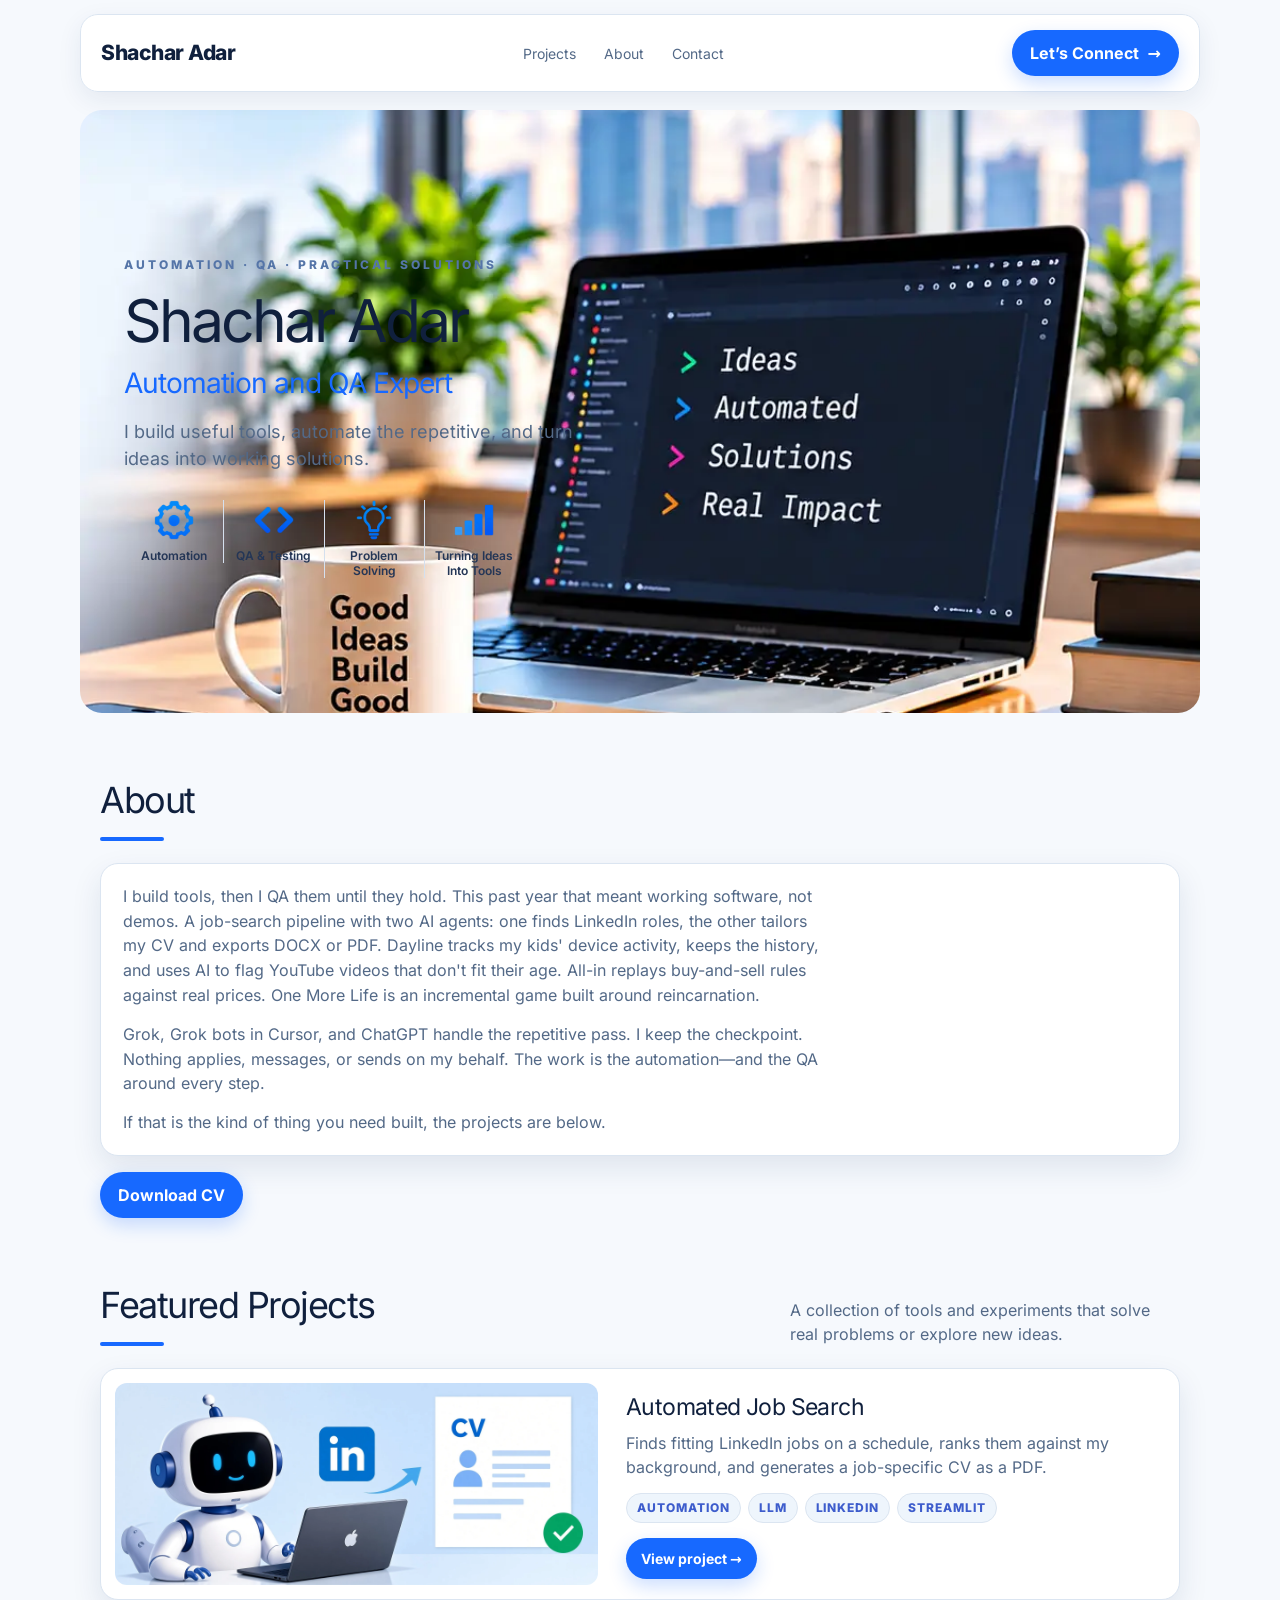
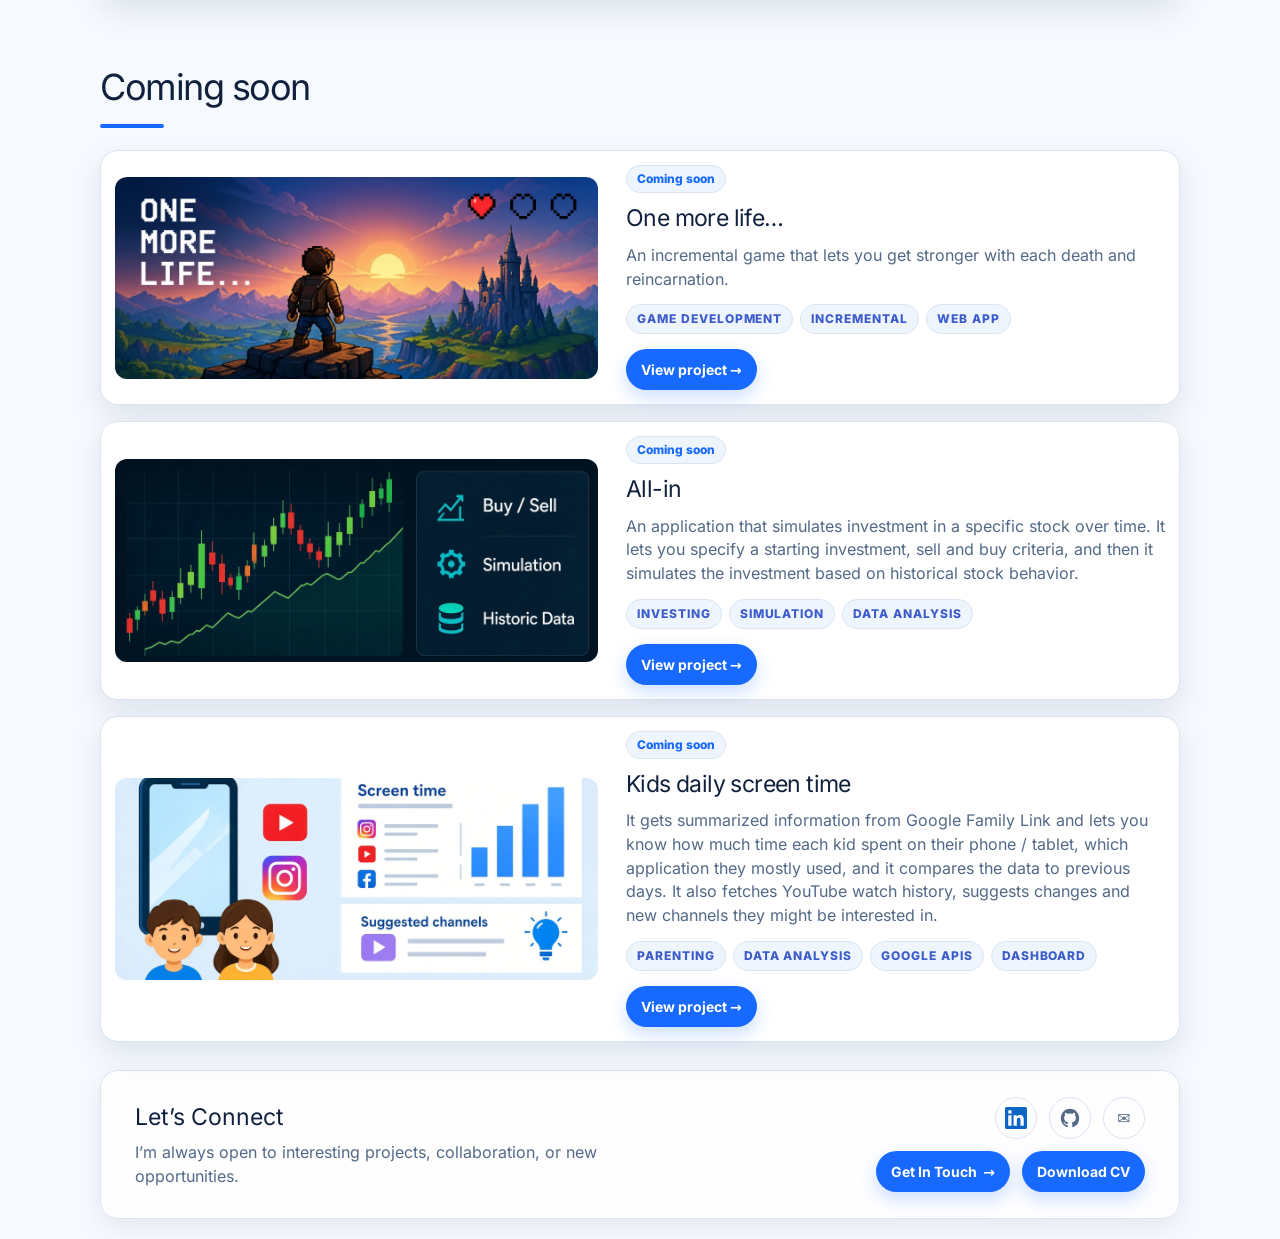
==== index.html @ df190438 "Add About, CV download, and restore JPEG share image" ====
<!DOCTYPE html><html lang="en" class="antialiased"><head><meta charSet="utf-8"/><meta name="viewport" content="width=device-width, initial-scale=1"/><link rel="preload" as="image" href="images/icon-automation.png"/><link rel="preload" as="image" href="images/icon-qa.png"/><link rel="preload" as="image" href="images/icon-ideas.png"/><link rel="preload" as="image" href="images/icon-impact.png"/><link rel="preload" as="image" href="images/job-hunt.webp"/><link rel="preload" as="image" href="images/one-more-life.webp"/><link rel="preload" as="image" href="images/all-in.webp"/><link rel="preload" as="image" href="images/kids-screentime.webp"/><link rel="stylesheet" href="css/styles.css" data-precedence="default"/><title>Shachar Adar – Automation and QA</title><meta name="theme-color" content="#f6f9fd"/><meta name="description" content="Portfolio of Shachar Adar, automation and QA. Tools, experiments, and practical projects."/><meta property="og:title" content="Shachar Adar – Automation and QA"/><meta property="og:description" content="Portfolio of Shachar Adar, automation and QA. Tools, experiments, and practical projects."/><meta property="og:type" content="website"/><meta property="og:url" content="https://adars.org/"/><meta property="og:image" content="https://adars.org/images/og.jpg"/><meta property="og:image:width" content="1200"/><meta property="og:image:height" content="630"/><meta name="twitter:card" content="summary_large_image"/><meta name="twitter:title" content="Shachar Adar – Automation and QA"/><meta name="twitter:description" content="Portfolio of Shachar Adar, automation and QA. Tools, experiments, and practical projects."/><meta name="twitter:image" content="https://adars.org/images/og.jpg"/><link rel="icon" type="image/svg+xml" href="images/favicon.svg"/></head><body><!--$--><div class="root"><header class="bar"><nav class="nav"><a class="brand" href="index.html#top">Shachar Adar</a><div class="navlinks"><a href="index.html#projects">Projects</a><a href="index.html#about">About</a><a href="index.html#contact">Contact</a></div><a class="cta" href="index.html#contact">Let’s Connect <span>→</span></a></nav></header><main id="top" class="container"><section class="hero"><div class="hero-inner"><div class="eyebrow">AUTOMATION · QA · PRACTICAL SOLUTIONS</div><h1>Shachar Adar</h1><h2>Automation and QA Expert</h2><p>I build useful tools, automate the repetitive, and turn ideas into working solutions.</p><div class="skillbar"><span class="skill"><img src="images/icon-automation.png" alt="" width="48" height="48"/>Automation</span><span class="skill"><img src="images/icon-qa.png" alt="" width="48" height="48"/>QA &amp; Testing</span><span class="skill"><img src="images/icon-ideas.png" alt="" width="48" height="48"/>Problem Solving</span><span class="skill"><img src="images/icon-impact.png" alt="" width="48" height="48"/>Turning Ideas Into Tools</span></div></div><picture><source media="(max-width: 1000px)" srcSet="images/hero-desk-narrow.webp"/><img class="hero-photo" src="images/hero-desk.webp" alt="A sunlit desk with a laptop, a mug that reads Good Ideas Build Good Tools, a phone, and a notebook" width="1672" height="941"/></picture></section><section id="about"><div class="section-head"><div><h3>About</h3><div class="accent"></div></div></div><div class="about-copy"><p>I build tools, then I QA them until they hold. This past year that meant working software, not demos. A job-search pipeline with two AI agents: one finds LinkedIn roles, the other tailors my CV and exports DOCX or PDF. Dayline tracks my kids&#x27; device activity, keeps the history, and uses AI to flag YouTube videos that don&#x27;t fit their age. All-in replays buy-and-sell rules against real prices. One More Life is an incremental game built around reincarnation.</p><p>Grok, Grok bots in Cursor, and ChatGPT handle the repetitive pass. I keep the checkpoint. Nothing applies, messages, or sends on my behalf. The work is the automation—and the QA around every step.</p><p>If that is the kind of thing you need built, the projects are below.</p></div><a class="cta cv-download" href="images/shachar-adar-cv.pdf" download="Shachar Adar CV.pdf">Download CV</a></section><section id="projects"><div class="section-head"><div><h3>Featured Projects</h3><div class="accent"></div></div><p>A collection of tools and experiments that solve real problems or explore new ideas.</p></div><div class="projects"><a class="project" href="projects/job-hunt-cv-tailor/index.html"><img src="images/job-hunt.webp" alt="Automated job search: a robot matching LinkedIn roles to a tailored CV" width="1200" height="511"/><div><h4>Automated Job Search</h4><p>Finds fitting LinkedIn jobs on a schedule, ranks them against my background, and generates a job-specific CV as a PDF.</p><div class="tags"><span class="tag">Automation</span><span class="tag">LLM</span><span class="tag">LinkedIn</span><span class="tag">Streamlit</span></div><span class="cta">View project →</span></div></a></div></section><section class="coming" aria-labelledby="coming-title"><div class="section-head"><div><h3 id="coming-title">Coming soon</h3><div class="accent"></div></div></div><div class="projects"><a class="project" href="projects/one-more-life/index.html"><img src="images/one-more-life.webp" alt="One more life incremental game" width="1200" height="511"/><div><span class="soon">Coming soon</span><h4>One more life…</h4><p>An incremental game that lets you get stronger with each death and reincarnation.</p><div class="tags"><span class="tag">Game Development</span><span class="tag">Incremental</span><span class="tag">Web App</span></div><span class="cta">View project →</span></div></a><a class="project" href="projects/all-in/index.html"><img src="images/all-in.webp" alt="All-in investment simulation" width="1200" height="511"/><div><span class="soon">Coming soon</span><h4>All-in</h4><p>An application that simulates investment in a specific stock over time. It lets you specify a starting investment, sell and buy criteria, and then it simulates the investment based on historical stock behavior.</p><div class="tags"><span class="tag">Investing</span><span class="tag">Simulation</span><span class="tag">Data Analysis</span></div><span class="cta">View project →</span></div></a><a class="project" href="projects/kids-daily-screentime/index.html"><img src="images/kids-screentime.webp" alt="Kids daily screen time dashboard" width="1200" height="511"/><div><span class="soon">Coming soon</span><h4>Kids daily screen time</h4><p>It gets summarized information from Google Family Link and lets you know how much time each kid spent on their phone / tablet, which application they mostly used, and it compares the data to previous days. It also fetches YouTube watch history, suggests changes and new channels they might be interested in.</p><div class="tags"><span class="tag">Parenting</span><span class="tag">Data Analysis</span><span class="tag">Google APIs</span><span class="tag">Dashboard</span></div><span class="cta">View project →</span></div></a></div></section></main><footer class="site-footer" id="contact"><div><h4>Let’s Connect</h4><p>I’m always open to interesting projects, collaboration, or new opportunities.</p></div><div class="social"><a class="round" href="https://www.linkedin.com/in/shachar-adar/" target="_blank" rel="noopener noreferrer" aria-label="LinkedIn"><svg viewBox="0 0 24 24" width="22" height="22" aria-hidden="true"><path fill="#0a66c2" d="M20.45 20.45h-3.55v-5.57c0-1.33-.03-3.04-1.85-3.04-1.85 0-2.13 1.45-2.13 2.94v5.67H9.36V9h3.41v1.56h.05c.48-.9 1.64-1.85 3.37-1.85 3.6 0 4.27 2.37 4.27 5.46v6.28zM5.34 7.43a2.06 2.06 0 1 1 0-4.12 2.06 2.06 0 0 1 0 4.12zM7.12 20.45H3.56V9h3.56v11.45zM22.23 0H1.77A1.75 1.75 0 0 0 0 1.73v20.54C0 23.2.8 24 1.77 24h20.46A1.75 1.75 0 0 0 24 22.27V1.73A1.75 1.75 0 0 0 22.23 0z"></path></svg></a><a class="round" href="https://github.com/MetallicAchu" target="_blank" rel="noopener noreferrer" aria-label="GitHub"><svg viewBox="0 0 24 24" width="22" height="22" aria-hidden="true"><path fill="currentColor" d="M12 2C6.48 2 2 6.58 2 12.25c0 4.53 2.87 8.37 6.84 9.73.5.1.68-.22.68-.49 0-.24-.01-1.04-.01-1.89-2.78.62-3.37-1.2-3.37-1.2-.45-1.18-1.11-1.5-1.11-1.5-.91-.64.07-.63.07-.63 1 .07 1.53 1.06 1.53 1.06.9 1.57 2.36 1.12 2.94.86.09-.67.35-1.12.63-1.38-2.22-.26-4.55-1.14-4.55-5.06 0-1.12.39-2.03 1.03-2.75-.1-.26-.45-1.3.1-2.71 0 0 .84-.27 2.75 1.05a9.3 9.3 0 0 1 5 0c1.91-1.32 2.75-1.05 2.75-1.05.55 1.41.2 2.45.1 2.71.64.72 1.03 1.63 1.03 2.75 0 3.93-2.34 4.8-4.57 5.05.36.32.68.94.68 1.9 0 1.37-.01 2.48-.01 2.81 0 .27.18.6.69.49A10.26 10.26 0 0 0 22 12.25C22 6.58 17.52 2 12 2z"></path></svg></a><a class="round" href="mailto:shachar@adars.org?subject=Hello%20from%20adars.org" aria-label="Email">✉</a><div class="footer-actions"><a class="cta" href="mailto:shachar@adars.org?subject=Hello%20from%20adars.org">Get In Touch  →</a><a class="cta" href="images/shachar-adar-cv.pdf" download="Shachar Adar CV.pdf">Download CV</a></div></div></footer></div><!--/$--></body></html>
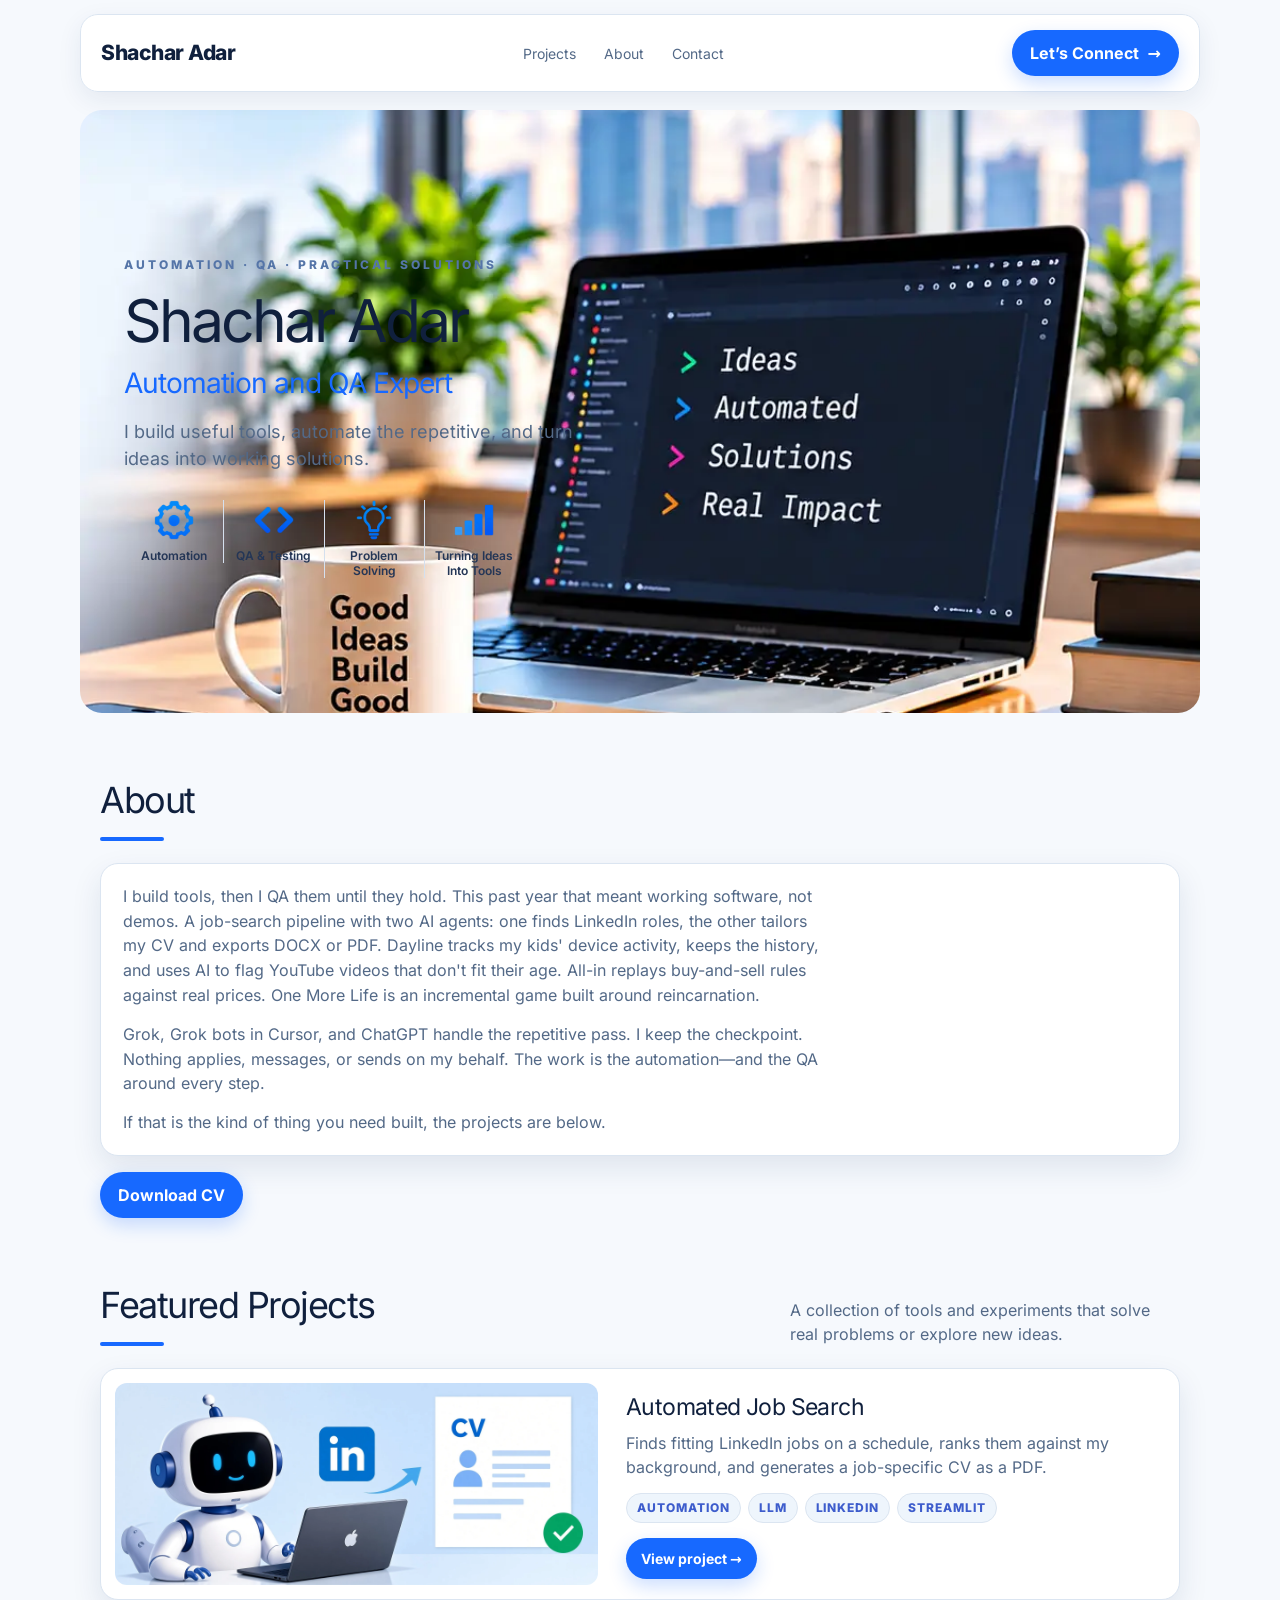
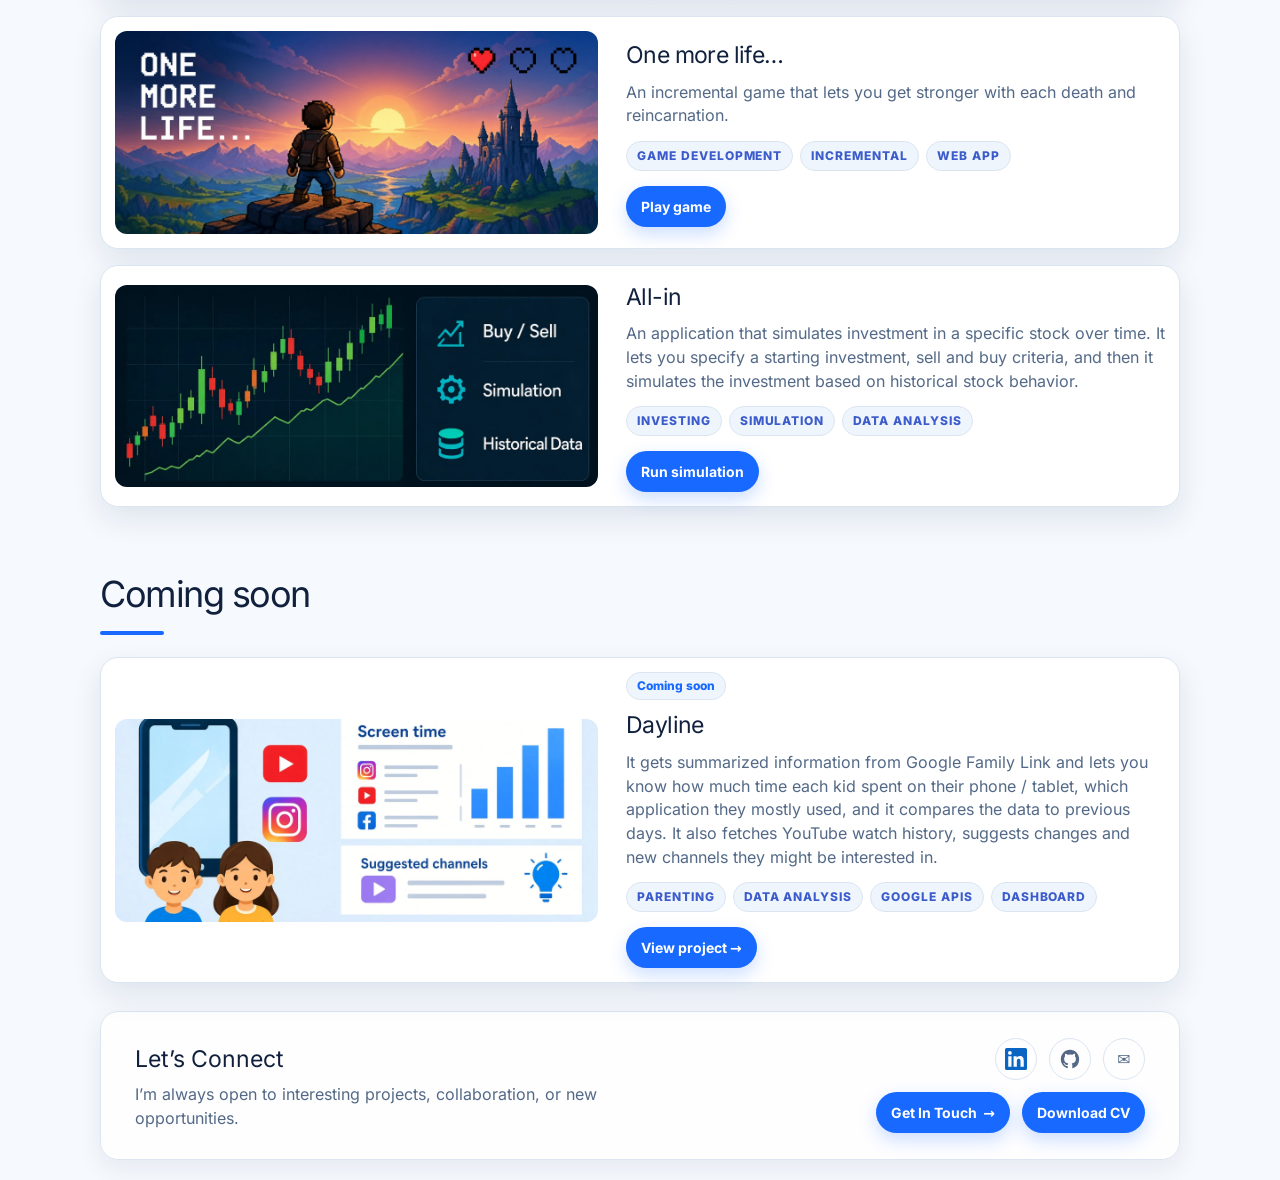
==== commit ea8a0bcf: "Update static site from latest build" ====
--- a/index.html
+++ b/index.html
@@ -1 +1 @@
-<!DOCTYPE html><html lang="en" class="antialiased"><head><meta charSet="utf-8"/><meta name="viewport" content="width=device-width, initial-scale=1"/><link rel="preload" as="image" href="images/icon-automation.png"/><link rel="preload" as="image" href="images/icon-qa.png"/><link rel="preload" as="image" href="images/icon-ideas.png"/><link rel="preload" as="image" href="images/icon-impact.png"/><link rel="preload" as="image" href="images/job-hunt.webp"/><link rel="preload" as="image" href="images/one-more-life.webp"/><link rel="preload" as="image" href="images/all-in.webp"/><link rel="preload" as="image" href="images/kids-screentime.webp"/><link rel="stylesheet" href="css/styles.css" data-precedence="default"/><title>Shachar Adar – Automation and QA</title><meta name="theme-color" content="#f6f9fd"/><meta name="description" content="Portfolio of Shachar Adar, automation and QA. Tools, experiments, and practical projects."/><meta property="og:title" content="Shachar Adar – Automation and QA"/><meta property="og:description" content="Portfolio of Shachar Adar, automation and QA. Tools, experiments, and practical projects."/><meta property="og:type" content="website"/><meta property="og:url" content="https://adars.org/"/><meta property="og:image" content="https://adars.org/images/og.jpg"/><meta property="og:image:width" content="1200"/><meta property="og:image:height" content="630"/><meta name="twitter:card" content="summary_large_image"/><meta name="twitter:title" content="Shachar Adar – Automation and QA"/><meta name="twitter:description" content="Portfolio of Shachar Adar, automation and QA. Tools, experiments, and practical projects."/><meta name="twitter:image" content="https://adars.org/images/og.jpg"/><link rel="icon" type="image/svg+xml" href="images/favicon.svg"/></head><body><!--$--><div class="root"><header class="bar"><nav class="nav"><a class="brand" href="index.html#top">Shachar Adar</a><div class="navlinks"><a href="index.html#projects">Projects</a><a href="index.html#about">About</a><a href="index.html#contact">Contact</a></div><a class="cta" href="index.html#contact">Let’s Connect <span>→</span></a></nav></header><main id="top" class="container"><section class="hero"><div class="hero-inner"><div class="eyebrow">AUTOMATION · QA · PRACTICAL SOLUTIONS</div><h1>Shachar Adar</h1><h2>Automation and QA Expert</h2><p>I build useful tools, automate the repetitive, and turn ideas into working solutions.</p><div class="skillbar"><span class="skill"><img src="images/icon-automation.png" alt="" width="48" height="48"/>Automation</span><span class="skill"><img src="images/icon-qa.png" alt="" width="48" height="48"/>QA &amp; Testing</span><span class="skill"><img src="images/icon-ideas.png" alt="" width="48" height="48"/>Problem Solving</span><span class="skill"><img src="images/icon-impact.png" alt="" width="48" height="48"/>Turning Ideas Into Tools</span></div></div><picture><source media="(max-width: 1000px)" srcSet="images/hero-desk-narrow.webp"/><img class="hero-photo" src="images/hero-desk.webp" alt="A sunlit desk with a laptop, a mug that reads Good Ideas Build Good Tools, a phone, and a notebook" width="1672" height="941"/></picture></section><section id="about"><div class="section-head"><div><h3>About</h3><div class="accent"></div></div></div><div class="about-copy"><p>I build tools, then I QA them until they hold. This past year that meant working software, not demos. A job-search pipeline with two AI agents: one finds LinkedIn roles, the other tailors my CV and exports DOCX or PDF. Dayline tracks my kids&#x27; device activity, keeps the history, and uses AI to flag YouTube videos that don&#x27;t fit their age. All-in replays buy-and-sell rules against real prices. One More Life is an incremental game built around reincarnation.</p><p>Grok, Grok bots in Cursor, and ChatGPT handle the repetitive pass. I keep the checkpoint. Nothing applies, messages, or sends on my behalf. The work is the automation—and the QA around every step.</p><p>If that is the kind of thing you need built, the projects are below.</p></div><a class="cta cv-download" href="images/shachar-adar-cv.pdf" download="Shachar Adar CV.pdf">Download CV</a></section><section id="projects"><div class="section-head"><div><h3>Featured Projects</h3><div class="accent"></div></div><p>A collection of tools and experiments that solve real problems or explore new ideas.</p></div><div class="projects"><a class="project" href="projects/job-hunt-cv-tailor/index.html"><img src="images/job-hunt.webp" alt="Automated job search: a robot matching LinkedIn roles to a tailored CV" width="1200" height="511"/><div><h4>Automated Job Search</h4><p>Finds fitting LinkedIn jobs on a schedule, ranks them against my background, and generates a job-specific CV as a PDF.</p><div class="tags"><span class="tag">Automation</span><span class="tag">LLM</span><span class="tag">LinkedIn</span><span class="tag">Streamlit</span></div><span class="cta">View project →</span></div></a></div></section><section class="coming" aria-labelledby="coming-title"><div class="section-head"><div><h3 id="coming-title">Coming soon</h3><div class="accent"></div></div></div><div class="projects"><a class="project" href="projects/one-more-life/index.html"><img src="images/one-more-life.webp" alt="One more life incremental game" width="1200" height="511"/><div><span class="soon">Coming soon</span><h4>One more life…</h4><p>An incremental game that lets you get stronger with each death and reincarnation.</p><div class="tags"><span class="tag">Game Development</span><span class="tag">Incremental</span><span class="tag">Web App</span></div><span class="cta">View project →</span></div></a><a class="project" href="projects/all-in/index.html"><img src="images/all-in.webp" alt="All-in investment simulation" width="1200" height="511"/><div><span class="soon">Coming soon</span><h4>All-in</h4><p>An application that simulates investment in a specific stock over time. It lets you specify a starting investment, sell and buy criteria, and then it simulates the investment based on historical stock behavior.</p><div class="tags"><span class="tag">Investing</span><span class="tag">Simulation</span><span class="tag">Data Analysis</span></div><span class="cta">View project →</span></div></a><a class="project" href="projects/kids-daily-screentime/index.html"><img src="images/kids-screentime.webp" alt="Kids daily screen time dashboard" width="1200" height="511"/><div><span class="soon">Coming soon</span><h4>Kids daily screen time</h4><p>It gets summarized information from Google Family Link and lets you know how much time each kid spent on their phone / tablet, which application they mostly used, and it compares the data to previous days. It also fetches YouTube watch history, suggests changes and new channels they might be interested in.</p><div class="tags"><span class="tag">Parenting</span><span class="tag">Data Analysis</span><span class="tag">Google APIs</span><span class="tag">Dashboard</span></div><span class="cta">View project →</span></div></a></div></section></main><footer class="site-footer" id="contact"><div><h4>Let’s Connect</h4><p>I’m always open to interesting projects, collaboration, or new opportunities.</p></div><div class="social"><a class="round" href="https://www.linkedin.com/in/shachar-adar/" target="_blank" rel="noopener noreferrer" aria-label="LinkedIn"><svg viewBox="0 0 24 24" width="22" height="22" aria-hidden="true"><path fill="#0a66c2" d="M20.45 20.45h-3.55v-5.57c0-1.33-.03-3.04-1.85-3.04-1.85 0-2.13 1.45-2.13 2.94v5.67H9.36V9h3.41v1.56h.05c.48-.9 1.64-1.85 3.37-1.85 3.6 0 4.27 2.37 4.27 5.46v6.28zM5.34 7.43a2.06 2.06 0 1 1 0-4.12 2.06 2.06 0 0 1 0 4.12zM7.12 20.45H3.56V9h3.56v11.45zM22.23 0H1.77A1.75 1.75 0 0 0 0 1.73v20.54C0 23.2.8 24 1.77 24h20.46A1.75 1.75 0 0 0 24 22.27V1.73A1.75 1.75 0 0 0 22.23 0z"></path></svg></a><a class="round" href="https://github.com/MetallicAchu" target="_blank" rel="noopener noreferrer" aria-label="GitHub"><svg viewBox="0 0 24 24" width="22" height="22" aria-hidden="true"><path fill="currentColor" d="M12 2C6.48 2 2 6.58 2 12.25c0 4.53 2.87 8.37 6.84 9.73.5.1.68-.22.68-.49 0-.24-.01-1.04-.01-1.89-2.78.62-3.37-1.2-3.37-1.2-.45-1.18-1.11-1.5-1.11-1.5-.91-.64.07-.63.07-.63 1 .07 1.53 1.06 1.53 1.06.9 1.57 2.36 1.12 2.94.86.09-.67.35-1.12.63-1.38-2.22-.26-4.55-1.14-4.55-5.06 0-1.12.39-2.03 1.03-2.75-.1-.26-.45-1.3.1-2.71 0 0 .84-.27 2.75 1.05a9.3 9.3 0 0 1 5 0c1.91-1.32 2.75-1.05 2.75-1.05.55 1.41.2 2.45.1 2.71.64.72 1.03 1.63 1.03 2.75 0 3.93-2.34 4.8-4.57 5.05.36.32.68.94.68 1.9 0 1.37-.01 2.48-.01 2.81 0 .27.18.6.69.49A10.26 10.26 0 0 0 22 12.25C22 6.58 17.52 2 12 2z"></path></svg></a><a class="round" href="mailto:shachar@adars.org?subject=Hello%20from%20adars.org" aria-label="Email">✉</a><div class="footer-actions"><a class="cta" href="mailto:shachar@adars.org?subject=Hello%20from%20adars.org">Get In Touch  →</a><a class="cta" href="images/shachar-adar-cv.pdf" download="Shachar Adar CV.pdf">Download CV</a></div></div></footer></div><!--/$--></body></html>+<!DOCTYPE html><html lang="en" class="antialiased"><head><meta charSet="utf-8"/><meta name="viewport" content="width=device-width, initial-scale=1"/><link rel="preload" as="image" href="images/icon-automation.png"/><link rel="preload" as="image" href="images/icon-qa.png"/><link rel="preload" as="image" href="images/icon-ideas.png"/><link rel="preload" as="image" href="images/icon-impact.png"/><link rel="preload" as="image" href="images/job-hunt.webp"/><link rel="preload" as="image" href="images/one-more-life.webp"/><link rel="preload" as="image" href="images/all-in.webp"/><link rel="preload" as="image" href="images/kids-screentime.webp"/><link rel="stylesheet" href="css/styles.css" data-precedence="default"/><title>Shachar Adar – Automation and QA</title><meta name="theme-color" content="#f6f9fd"/><meta name="description" content="Portfolio of Shachar Adar, automation and QA. Tools, experiments, and practical projects."/><meta property="og:title" content="Shachar Adar – Automation and QA"/><meta property="og:description" content="Portfolio of Shachar Adar, automation and QA. Tools, experiments, and practical projects."/><meta property="og:type" content="website"/><meta property="og:url" content="https://adars.org/"/><meta property="og:image" content="https://adars.org/images/og.jpg"/><meta property="og:image:width" content="1200"/><meta property="og:image:height" content="630"/><meta name="twitter:card" content="summary_large_image"/><meta name="twitter:title" content="Shachar Adar – Automation and QA"/><meta name="twitter:description" content="Portfolio of Shachar Adar, automation and QA. Tools, experiments, and practical projects."/><meta name="twitter:image" content="https://adars.org/images/og.jpg"/><link rel="icon" type="image/svg+xml" href="images/favicon.svg"/></head><body><!--$--><div class="root"><header class="bar"><nav class="nav"><a class="brand" href="index.html#top">Shachar Adar</a><div class="navlinks"><a href="index.html#projects">Projects</a><a href="index.html#about">About</a><a href="index.html#contact">Contact</a></div><a class="cta" href="index.html#contact">Let’s Connect <span>→</span></a></nav></header><main id="top" class="container"><section class="hero"><div class="hero-inner"><div class="eyebrow">AUTOMATION · QA · PRACTICAL SOLUTIONS</div><h1>Shachar Adar</h1><h2>Automation and QA Expert</h2><p>I build useful tools, automate the repetitive, and turn ideas into working solutions.</p><div class="skillbar"><span class="skill"><img src="images/icon-automation.png" alt="" width="48" height="48"/>Automation</span><span class="skill"><img src="images/icon-qa.png" alt="" width="48" height="48"/>QA &amp; Testing</span><span class="skill"><img src="images/icon-ideas.png" alt="" width="48" height="48"/>Problem Solving</span><span class="skill"><img src="images/icon-impact.png" alt="" width="48" height="48"/>Turning Ideas Into Tools</span></div></div><picture><source media="(max-width: 1000px)" srcSet="images/hero-desk-narrow.webp"/><img class="hero-photo" src="images/hero-desk.webp" alt="A sunlit desk with a laptop, a mug that reads Good Ideas Build Good Tools, a phone, and a notebook" width="1672" height="941"/></picture></section><section id="about"><div class="section-head"><div><h3>About</h3><div class="accent"></div></div></div><div class="about-copy"><p>I build tools, then I QA them until they hold. This past year that meant working software, not demos. A job-search pipeline with two AI agents: one finds LinkedIn roles, the other tailors my CV and exports DOCX or PDF. Dayline tracks my kids&#x27; device activity, keeps the history, and uses AI to flag YouTube videos that don&#x27;t fit their age. All-in replays buy-and-sell rules against real prices. One More Life is an incremental game built around reincarnation.</p><p>Grok, Grok bots in Cursor, and ChatGPT handle the repetitive pass. I keep the checkpoint. Nothing applies, messages, or sends on my behalf. The work is the automation—and the QA around every step.</p><p>If that is the kind of thing you need built, the projects are below.</p></div><a class="cta cv-download" href="images/shachar-adar-cv.pdf" download="Shachar Adar CV.pdf">Download CV</a></section><section id="projects"><div class="section-head"><div><h3>Featured Projects</h3><div class="accent"></div></div><p>A collection of tools and experiments that solve real problems or explore new ideas.</p></div><div class="projects"><a class="project" href="projects/job-hunt-cv-tailor/index.html"><img src="images/job-hunt.webp" alt="Automated job search: a robot matching LinkedIn roles to a tailored CV" width="1200" height="511"/><div><h4>Automated Job Search</h4><p>Finds fitting LinkedIn jobs on a schedule, ranks them against my background, and generates a job-specific CV as a PDF.</p><div class="tags"><span class="tag">Automation</span><span class="tag">LLM</span><span class="tag">LinkedIn</span><span class="tag">Streamlit</span></div><span class="cta">View project →</span></div></a><a class="project" href="https://life.adars.org/" target="_blank" rel="noopener noreferrer"><img src="images/one-more-life.webp" alt="One more life incremental game" width="1200" height="511"/><div><h4>One more life…</h4><p>An incremental game that lets you get stronger with each death and reincarnation.</p><div class="tags"><span class="tag">Game Development</span><span class="tag">Incremental</span><span class="tag">Web App</span></div><span class="cta">Play game</span></div></a><a class="project" href="https://fin.adars.org/" target="_blank" rel="noopener noreferrer"><img src="images/all-in.webp" alt="All-in investment simulation" width="1200" height="511"/><div><h4>All-in</h4><p>An application that simulates investment in a specific stock over time. It lets you specify a starting investment, sell and buy criteria, and then it simulates the investment based on historical stock behavior.</p><div class="tags"><span class="tag">Investing</span><span class="tag">Simulation</span><span class="tag">Data Analysis</span></div><span class="cta">Run simulation</span></div></a></div></section><section class="coming" aria-labelledby="coming-title"><div class="section-head"><div><h3 id="coming-title">Coming soon</h3><div class="accent"></div></div></div><div class="projects"><a class="project" href="projects/kids-daily-screentime/index.html"><img src="images/kids-screentime.webp" alt="Kids daily screen time dashboard" width="1200" height="511"/><div><span class="soon">Coming soon</span><h4>Dayline</h4><p>It gets summarized information from Google Family Link and lets you know how much time each kid spent on their phone / tablet, which application they mostly used, and it compares the data to previous days. It also fetches YouTube watch history, suggests changes and new channels they might be interested in.</p><div class="tags"><span class="tag">Parenting</span><span class="tag">Data Analysis</span><span class="tag">Google APIs</span><span class="tag">Dashboard</span></div><span class="cta">View project →</span></div></a></div></section></main><footer class="site-footer" id="contact"><div><h4>Let’s Connect</h4><p>I’m always open to interesting projects, collaboration, or new opportunities.</p></div><div class="social"><a class="round" href="https://www.linkedin.com/in/shachar-adar/" target="_blank" rel="noopener noreferrer" aria-label="LinkedIn"><svg viewBox="0 0 24 24" width="22" height="22" aria-hidden="true"><path fill="#0a66c2" d="M20.45 20.45h-3.55v-5.57c0-1.33-.03-3.04-1.85-3.04-1.85 0-2.13 1.45-2.13 2.94v5.67H9.36V9h3.41v1.56h.05c.48-.9 1.64-1.85 3.37-1.85 3.6 0 4.27 2.37 4.27 5.46v6.28zM5.34 7.43a2.06 2.06 0 1 1 0-4.12 2.06 2.06 0 0 1 0 4.12zM7.12 20.45H3.56V9h3.56v11.45zM22.23 0H1.77A1.75 1.75 0 0 0 0 1.73v20.54C0 23.2.8 24 1.77 24h20.46A1.75 1.75 0 0 0 24 22.27V1.73A1.75 1.75 0 0 0 22.23 0z"></path></svg></a><a class="round" href="https://github.com/MetallicAchu" target="_blank" rel="noopener noreferrer" aria-label="GitHub"><svg viewBox="0 0 24 24" width="22" height="22" aria-hidden="true"><path fill="currentColor" d="M12 2C6.48 2 2 6.58 2 12.25c0 4.53 2.87 8.37 6.84 9.73.5.1.68-.22.68-.49 0-.24-.01-1.04-.01-1.89-2.78.62-3.37-1.2-3.37-1.2-.45-1.18-1.11-1.5-1.11-1.5-.91-.64.07-.63.07-.63 1 .07 1.53 1.06 1.53 1.06.9 1.57 2.36 1.12 2.94.86.09-.67.35-1.12.63-1.38-2.22-.26-4.55-1.14-4.55-5.06 0-1.12.39-2.03 1.03-2.75-.1-.26-.45-1.3.1-2.71 0 0 .84-.27 2.75 1.05a9.3 9.3 0 0 1 5 0c1.91-1.32 2.75-1.05 2.75-1.05.55 1.41.2 2.45.1 2.71.64.72 1.03 1.63 1.03 2.75 0 3.93-2.34 4.8-4.57 5.05.36.32.68.94.68 1.9 0 1.37-.01 2.48-.01 2.81 0 .27.18.6.69.49A10.26 10.26 0 0 0 22 12.25C22 6.58 17.52 2 12 2z"></path></svg></a><a class="round" href="mailto:shachar@adars.org?subject=Hello%20from%20adars.org" aria-label="Email">✉</a><div class="footer-actions"><a class="cta" href="mailto:shachar@adars.org?subject=Hello%20from%20adars.org">Get In Touch  →</a><a class="cta" href="images/shachar-adar-cv.pdf" download="Shachar Adar CV.pdf">Download CV</a></div></div></footer></div><!--/$--></body></html>
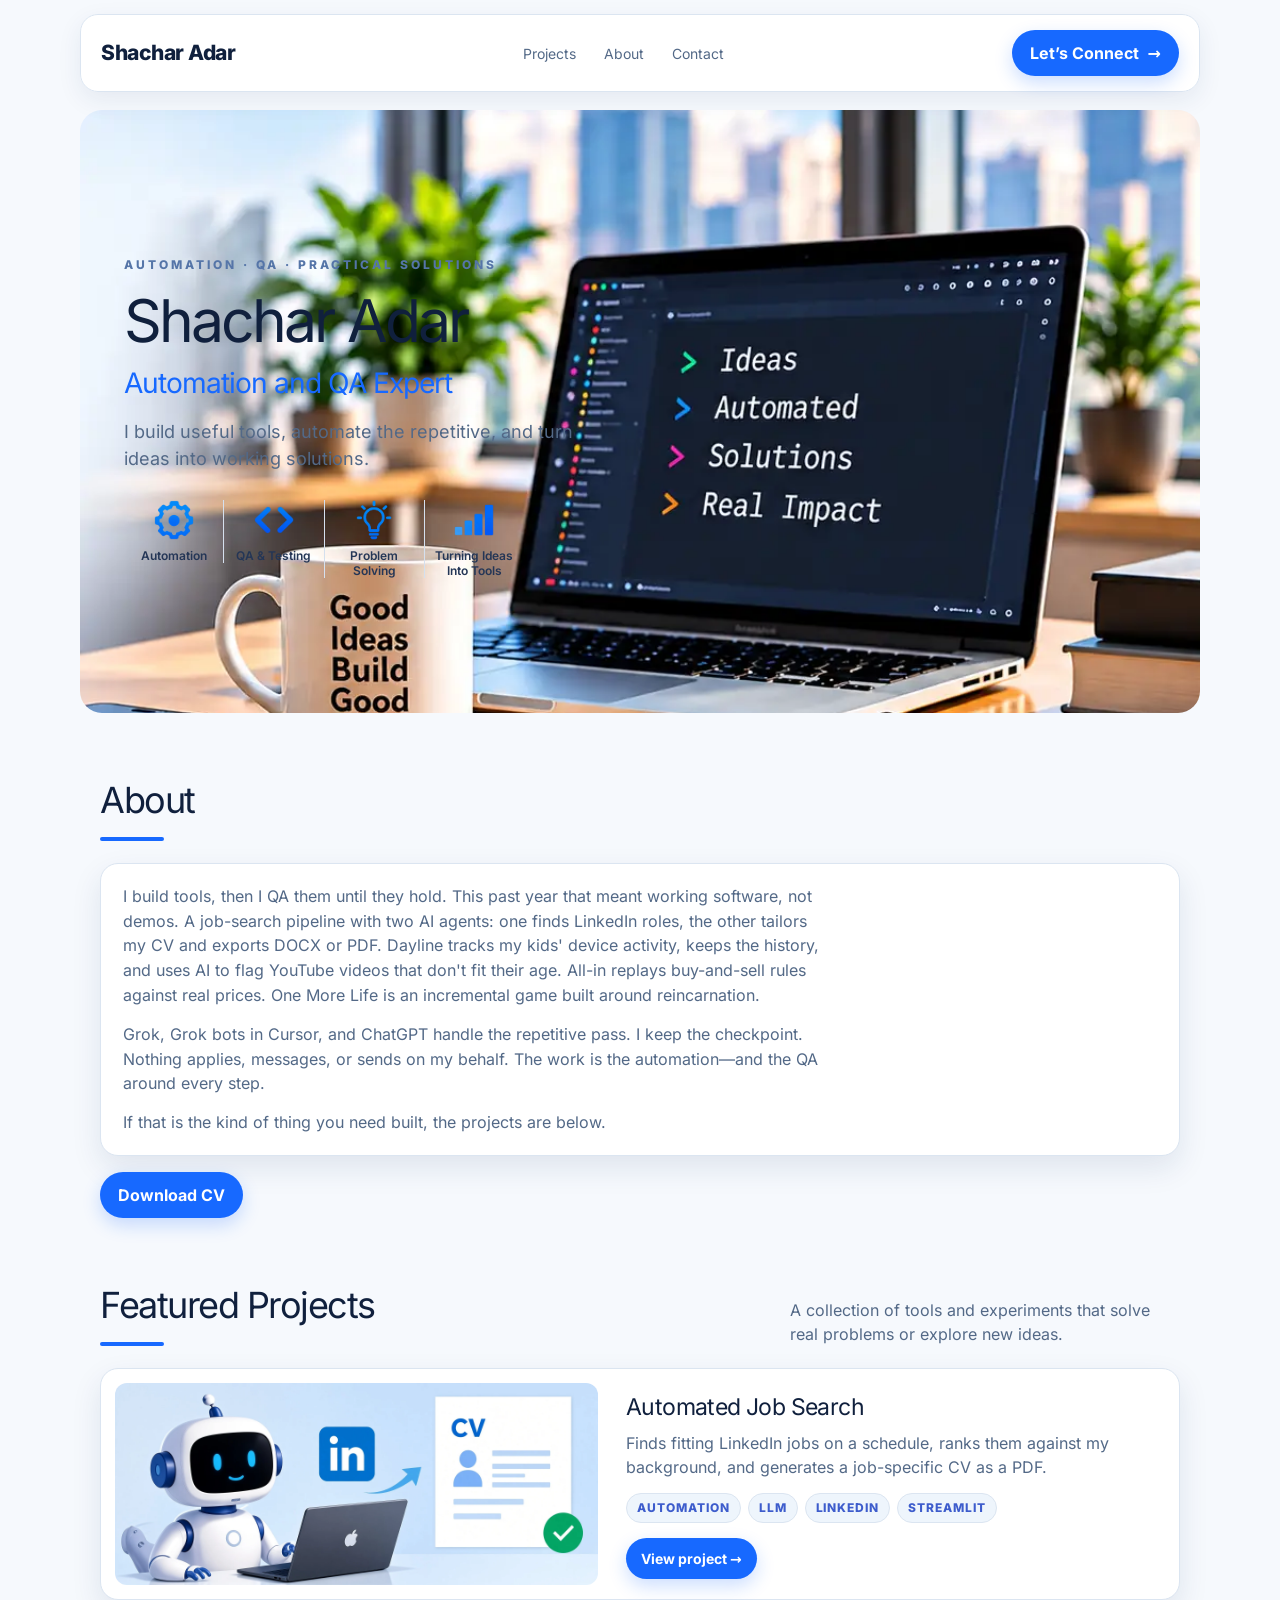
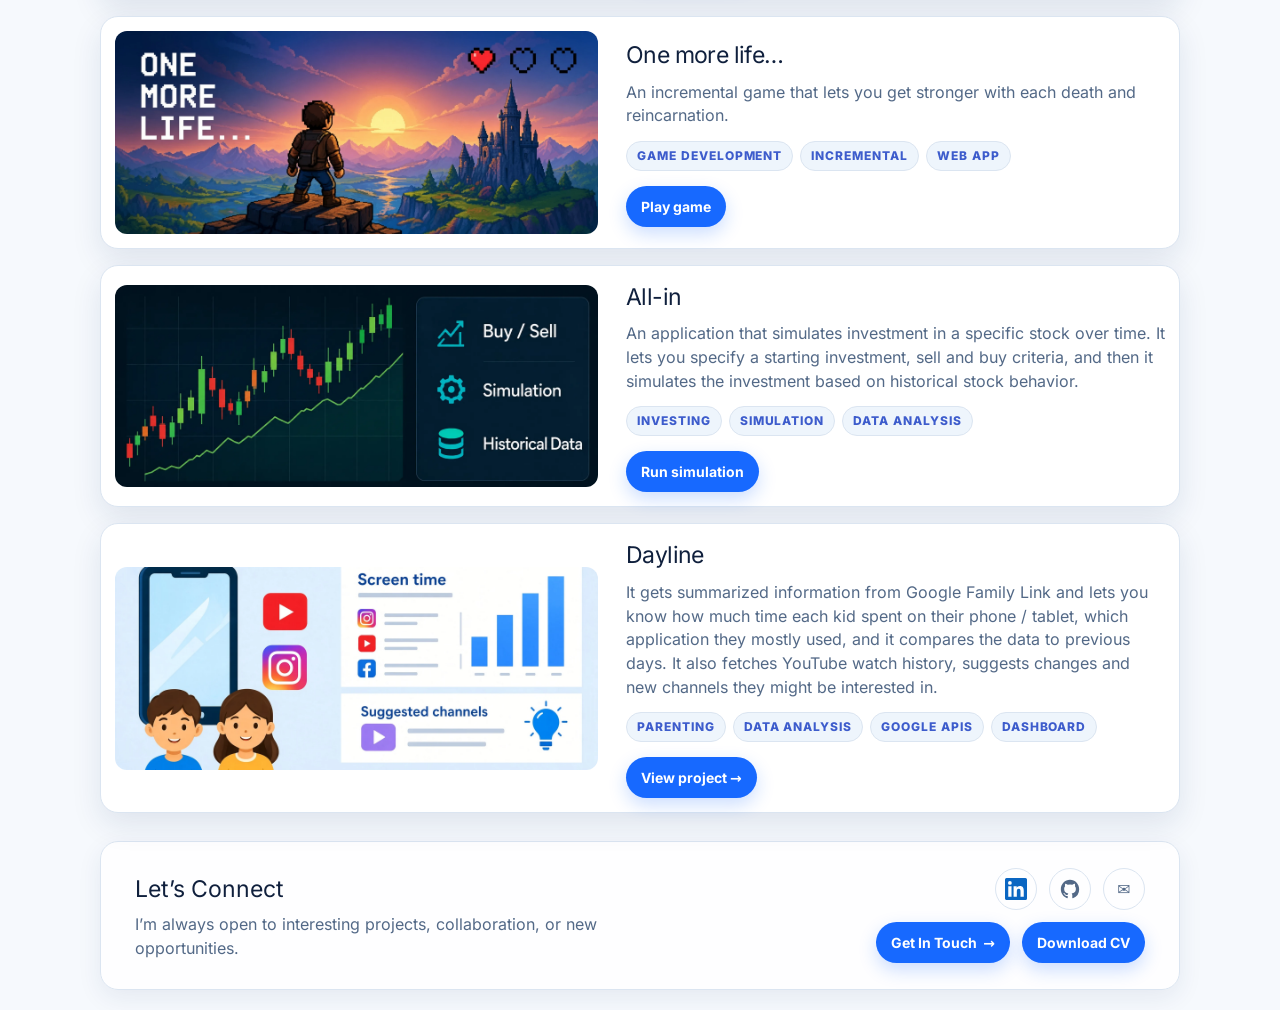
==== commit 8b9c27f8: "Publish Dayline and note the Streamlit API" ====
--- a/index.html
+++ b/index.html
@@ -1 +1 @@
-<!DOCTYPE html><html lang="en" class="antialiased"><head><meta charSet="utf-8"/><meta name="viewport" content="width=device-width, initial-scale=1"/><link rel="preload" as="image" href="images/icon-automation.png"/><link rel="preload" as="image" href="images/icon-qa.png"/><link rel="preload" as="image" href="images/icon-ideas.png"/><link rel="preload" as="image" href="images/icon-impact.png"/><link rel="preload" as="image" href="images/job-hunt.webp"/><link rel="preload" as="image" href="images/one-more-life.webp"/><link rel="preload" as="image" href="images/all-in.webp"/><link rel="preload" as="image" href="images/kids-screentime.webp"/><link rel="stylesheet" href="css/styles.css" data-precedence="default"/><title>Shachar Adar – Automation and QA</title><meta name="theme-color" content="#f6f9fd"/><meta name="description" content="Portfolio of Shachar Adar, automation and QA. Tools, experiments, and practical projects."/><meta property="og:title" content="Shachar Adar – Automation and QA"/><meta property="og:description" content="Portfolio of Shachar Adar, automation and QA. Tools, experiments, and practical projects."/><meta property="og:type" content="website"/><meta property="og:url" content="https://adars.org/"/><meta property="og:image" content="https://adars.org/images/og.jpg"/><meta property="og:image:width" content="1200"/><meta property="og:image:height" content="630"/><meta name="twitter:card" content="summary_large_image"/><meta name="twitter:title" content="Shachar Adar – Automation and QA"/><meta name="twitter:description" content="Portfolio of Shachar Adar, automation and QA. Tools, experiments, and practical projects."/><meta name="twitter:image" content="https://adars.org/images/og.jpg"/><link rel="icon" type="image/svg+xml" href="images/favicon.svg"/></head><body><!--$--><div class="root"><header class="bar"><nav class="nav"><a class="brand" href="index.html#top">Shachar Adar</a><div class="navlinks"><a href="index.html#projects">Projects</a><a href="index.html#about">About</a><a href="index.html#contact">Contact</a></div><a class="cta" href="index.html#contact">Let’s Connect <span>→</span></a></nav></header><main id="top" class="container"><section class="hero"><div class="hero-inner"><div class="eyebrow">AUTOMATION · QA · PRACTICAL SOLUTIONS</div><h1>Shachar Adar</h1><h2>Automation and QA Expert</h2><p>I build useful tools, automate the repetitive, and turn ideas into working solutions.</p><div class="skillbar"><span class="skill"><img src="images/icon-automation.png" alt="" width="48" height="48"/>Automation</span><span class="skill"><img src="images/icon-qa.png" alt="" width="48" height="48"/>QA &amp; Testing</span><span class="skill"><img src="images/icon-ideas.png" alt="" width="48" height="48"/>Problem Solving</span><span class="skill"><img src="images/icon-impact.png" alt="" width="48" height="48"/>Turning Ideas Into Tools</span></div></div><picture><source media="(max-width: 1000px)" srcSet="images/hero-desk-narrow.webp"/><img class="hero-photo" src="images/hero-desk.webp" alt="A sunlit desk with a laptop, a mug that reads Good Ideas Build Good Tools, a phone, and a notebook" width="1672" height="941"/></picture></section><section id="about"><div class="section-head"><div><h3>About</h3><div class="accent"></div></div></div><div class="about-copy"><p>I build tools, then I QA them until they hold. This past year that meant working software, not demos. A job-search pipeline with two AI agents: one finds LinkedIn roles, the other tailors my CV and exports DOCX or PDF. Dayline tracks my kids&#x27; device activity, keeps the history, and uses AI to flag YouTube videos that don&#x27;t fit their age. All-in replays buy-and-sell rules against real prices. One More Life is an incremental game built around reincarnation.</p><p>Grok, Grok bots in Cursor, and ChatGPT handle the repetitive pass. I keep the checkpoint. Nothing applies, messages, or sends on my behalf. The work is the automation—and the QA around every step.</p><p>If that is the kind of thing you need built, the projects are below.</p></div><a class="cta cv-download" href="images/shachar-adar-cv.pdf" download="Shachar Adar CV.pdf">Download CV</a></section><section id="projects"><div class="section-head"><div><h3>Featured Projects</h3><div class="accent"></div></div><p>A collection of tools and experiments that solve real problems or explore new ideas.</p></div><div class="projects"><a class="project" href="projects/job-hunt-cv-tailor/index.html"><img src="images/job-hunt.webp" alt="Automated job search: a robot matching LinkedIn roles to a tailored CV" width="1200" height="511"/><div><h4>Automated Job Search</h4><p>Finds fitting LinkedIn jobs on a schedule, ranks them against my background, and generates a job-specific CV as a PDF.</p><div class="tags"><span class="tag">Automation</span><span class="tag">LLM</span><span class="tag">LinkedIn</span><span class="tag">Streamlit</span></div><span class="cta">View project →</span></div></a><a class="project" href="https://life.adars.org/" target="_blank" rel="noopener noreferrer"><img src="images/one-more-life.webp" alt="One more life incremental game" width="1200" height="511"/><div><h4>One more life…</h4><p>An incremental game that lets you get stronger with each death and reincarnation.</p><div class="tags"><span class="tag">Game Development</span><span class="tag">Incremental</span><span class="tag">Web App</span></div><span class="cta">Play game</span></div></a><a class="project" href="https://fin.adars.org/" target="_blank" rel="noopener noreferrer"><img src="images/all-in.webp" alt="All-in investment simulation" width="1200" height="511"/><div><h4>All-in</h4><p>An application that simulates investment in a specific stock over time. It lets you specify a starting investment, sell and buy criteria, and then it simulates the investment based on historical stock behavior.</p><div class="tags"><span class="tag">Investing</span><span class="tag">Simulation</span><span class="tag">Data Analysis</span></div><span class="cta">Run simulation</span></div></a></div></section><section class="coming" aria-labelledby="coming-title"><div class="section-head"><div><h3 id="coming-title">Coming soon</h3><div class="accent"></div></div></div><div class="projects"><a class="project" href="projects/kids-daily-screentime/index.html"><img src="images/kids-screentime.webp" alt="Kids daily screen time dashboard" width="1200" height="511"/><div><span class="soon">Coming soon</span><h4>Dayline</h4><p>It gets summarized information from Google Family Link and lets you know how much time each kid spent on their phone / tablet, which application they mostly used, and it compares the data to previous days. It also fetches YouTube watch history, suggests changes and new channels they might be interested in.</p><div class="tags"><span class="tag">Parenting</span><span class="tag">Data Analysis</span><span class="tag">Google APIs</span><span class="tag">Dashboard</span></div><span class="cta">View project →</span></div></a></div></section></main><footer class="site-footer" id="contact"><div><h4>Let’s Connect</h4><p>I’m always open to interesting projects, collaboration, or new opportunities.</p></div><div class="social"><a class="round" href="https://www.linkedin.com/in/shachar-adar/" target="_blank" rel="noopener noreferrer" aria-label="LinkedIn"><svg viewBox="0 0 24 24" width="22" height="22" aria-hidden="true"><path fill="#0a66c2" d="M20.45 20.45h-3.55v-5.57c0-1.33-.03-3.04-1.85-3.04-1.85 0-2.13 1.45-2.13 2.94v5.67H9.36V9h3.41v1.56h.05c.48-.9 1.64-1.85 3.37-1.85 3.6 0 4.27 2.37 4.27 5.46v6.28zM5.34 7.43a2.06 2.06 0 1 1 0-4.12 2.06 2.06 0 0 1 0 4.12zM7.12 20.45H3.56V9h3.56v11.45zM22.23 0H1.77A1.75 1.75 0 0 0 0 1.73v20.54C0 23.2.8 24 1.77 24h20.46A1.75 1.75 0 0 0 24 22.27V1.73A1.75 1.75 0 0 0 22.23 0z"></path></svg></a><a class="round" href="https://github.com/MetallicAchu" target="_blank" rel="noopener noreferrer" aria-label="GitHub"><svg viewBox="0 0 24 24" width="22" height="22" aria-hidden="true"><path fill="currentColor" d="M12 2C6.48 2 2 6.58 2 12.25c0 4.53 2.87 8.37 6.84 9.73.5.1.68-.22.68-.49 0-.24-.01-1.04-.01-1.89-2.78.62-3.37-1.2-3.37-1.2-.45-1.18-1.11-1.5-1.11-1.5-.91-.64.07-.63.07-.63 1 .07 1.53 1.06 1.53 1.06.9 1.57 2.36 1.12 2.94.86.09-.67.35-1.12.63-1.38-2.22-.26-4.55-1.14-4.55-5.06 0-1.12.39-2.03 1.03-2.75-.1-.26-.45-1.3.1-2.71 0 0 .84-.27 2.75 1.05a9.3 9.3 0 0 1 5 0c1.91-1.32 2.75-1.05 2.75-1.05.55 1.41.2 2.45.1 2.71.64.72 1.03 1.63 1.03 2.75 0 3.93-2.34 4.8-4.57 5.05.36.32.68.94.68 1.9 0 1.37-.01 2.48-.01 2.81 0 .27.18.6.69.49A10.26 10.26 0 0 0 22 12.25C22 6.58 17.52 2 12 2z"></path></svg></a><a class="round" href="mailto:shachar@adars.org?subject=Hello%20from%20adars.org" aria-label="Email">✉</a><div class="footer-actions"><a class="cta" href="mailto:shachar@adars.org?subject=Hello%20from%20adars.org">Get In Touch  →</a><a class="cta" href="images/shachar-adar-cv.pdf" download="Shachar Adar CV.pdf">Download CV</a></div></div></footer></div><!--/$--></body></html>+<!DOCTYPE html><html lang="en" class="antialiased"><head><meta charSet="utf-8"/><meta name="viewport" content="width=device-width, initial-scale=1"/><link rel="preload" as="image" href="images/icon-automation.png"/><link rel="preload" as="image" href="images/icon-qa.png"/><link rel="preload" as="image" href="images/icon-ideas.png"/><link rel="preload" as="image" href="images/icon-impact.png"/><link rel="preload" as="image" href="images/job-hunt.webp"/><link rel="preload" as="image" href="images/one-more-life.webp"/><link rel="preload" as="image" href="images/all-in.webp"/><link rel="preload" as="image" href="images/kids-screentime.webp"/><link rel="stylesheet" href="css/styles.css" data-precedence="default"/><title>Shachar Adar – Automation and QA</title><meta name="theme-color" content="#f6f9fd"/><meta name="description" content="Portfolio of Shachar Adar, automation and QA. Tools, experiments, and practical projects."/><meta property="og:title" content="Shachar Adar – Automation and QA"/><meta property="og:description" content="Portfolio of Shachar Adar, automation and QA. Tools, experiments, and practical projects."/><meta property="og:type" content="website"/><meta property="og:url" content="https://adars.org/"/><meta property="og:image" content="https://adars.org/images/og.jpg"/><meta property="og:image:width" content="1200"/><meta property="og:image:height" content="630"/><meta name="twitter:card" content="summary_large_image"/><meta name="twitter:title" content="Shachar Adar – Automation and QA"/><meta name="twitter:description" content="Portfolio of Shachar Adar, automation and QA. Tools, experiments, and practical projects."/><meta name="twitter:image" content="https://adars.org/images/og.jpg"/><link rel="icon" type="image/svg+xml" href="images/favicon.svg"/></head><body><!--$--><div class="root"><header class="bar"><nav class="nav"><a class="brand" href="index.html#top">Shachar Adar</a><div class="navlinks"><a href="index.html#projects">Projects</a><a href="index.html#about">About</a><a href="index.html#contact">Contact</a></div><a class="cta" href="index.html#contact">Let’s Connect <span>→</span></a></nav></header><main id="top" class="container"><section class="hero"><div class="hero-inner"><div class="eyebrow">AUTOMATION · QA · PRACTICAL SOLUTIONS</div><h1>Shachar Adar</h1><h2>Automation and QA Expert</h2><p>I build useful tools, automate the repetitive, and turn ideas into working solutions.</p><div class="skillbar"><span class="skill"><img src="images/icon-automation.png" alt="" width="48" height="48"/>Automation</span><span class="skill"><img src="images/icon-qa.png" alt="" width="48" height="48"/>QA &amp; Testing</span><span class="skill"><img src="images/icon-ideas.png" alt="" width="48" height="48"/>Problem Solving</span><span class="skill"><img src="images/icon-impact.png" alt="" width="48" height="48"/>Turning Ideas Into Tools</span></div></div><picture><source media="(max-width: 1000px)" srcSet="images/hero-desk-narrow.webp"/><img class="hero-photo" src="images/hero-desk.webp" alt="A sunlit desk with a laptop, a mug that reads Good Ideas Build Good Tools, a phone, and a notebook" width="1672" height="941"/></picture></section><section id="about"><div class="section-head"><div><h3>About</h3><div class="accent"></div></div></div><div class="about-copy"><p>I build tools, then I QA them until they hold. This past year that meant working software, not demos. A job-search pipeline with two AI agents: one finds LinkedIn roles, the other tailors my CV and exports DOCX or PDF. Dayline tracks my kids&#x27; device activity, keeps the history, and uses AI to flag YouTube videos that don&#x27;t fit their age. All-in replays buy-and-sell rules against real prices. One More Life is an incremental game built around reincarnation.</p><p>Grok, Grok bots in Cursor, and ChatGPT handle the repetitive pass. I keep the checkpoint. Nothing applies, messages, or sends on my behalf. The work is the automation—and the QA around every step.</p><p>If that is the kind of thing you need built, the projects are below.</p></div><a class="cta cv-download" href="images/shachar-adar-cv.pdf" download="Shachar Adar CV.pdf">Download CV</a></section><section id="projects"><div class="section-head"><div><h3>Featured Projects</h3><div class="accent"></div></div><p>A collection of tools and experiments that solve real problems or explore new ideas.</p></div><div class="projects"><a class="project" href="projects/job-hunt-cv-tailor/index.html"><img src="images/job-hunt.webp" alt="Automated job search: a robot matching LinkedIn roles to a tailored CV" width="1200" height="511"/><div><h4>Automated Job Search</h4><p>Finds fitting LinkedIn jobs on a schedule, ranks them against my background, and generates a job-specific CV as a PDF.</p><div class="tags"><span class="tag">Automation</span><span class="tag">LLM</span><span class="tag">LinkedIn</span><span class="tag">Streamlit</span></div><span class="cta">View project →</span></div></a><a class="project" href="https://life.adars.org/" target="_blank" rel="noopener noreferrer"><img src="images/one-more-life.webp" alt="One more life incremental game" width="1200" height="511"/><div><h4>One more life…</h4><p>An incremental game that lets you get stronger with each death and reincarnation.</p><div class="tags"><span class="tag">Game Development</span><span class="tag">Incremental</span><span class="tag">Web App</span></div><span class="cta">Play game</span></div></a><a class="project" href="https://fin.adars.org/" target="_blank" rel="noopener noreferrer"><img src="images/all-in.webp" alt="All-in investment simulation" width="1200" height="511"/><div><h4>All-in</h4><p>An application that simulates investment in a specific stock over time. It lets you specify a starting investment, sell and buy criteria, and then it simulates the investment based on historical stock behavior.</p><div class="tags"><span class="tag">Investing</span><span class="tag">Simulation</span><span class="tag">Data Analysis</span></div><span class="cta">Run simulation</span></div></a><a class="project" href="projects/dayline/index.html"><img src="images/kids-screentime.webp" alt="Kids daily screen time dashboard" width="1200" height="511"/><div><h4>Dayline</h4><p>It gets summarized information from Google Family Link and lets you know how much time each kid spent on their phone / tablet, which application they mostly used, and it compares the data to previous days. It also fetches YouTube watch history, suggests changes and new channels they might be interested in.</p><div class="tags"><span class="tag">Parenting</span><span class="tag">Data Analysis</span><span class="tag">Google APIs</span><span class="tag">Dashboard</span></div><span class="cta">View project →</span></div></a></div></section><section class="coming" aria-labelledby="coming-title" hidden=""><div class="section-head"><div><h3 id="coming-title">Coming soon</h3><div class="accent"></div></div></div><div class="projects"></div></section></main><footer class="site-footer" id="contact"><div><h4>Let’s Connect</h4><p>I’m always open to interesting projects, collaboration, or new opportunities.</p></div><div class="social"><a class="round" href="https://www.linkedin.com/in/shachar-adar/" target="_blank" rel="noopener noreferrer" aria-label="LinkedIn"><svg viewBox="0 0 24 24" width="22" height="22" aria-hidden="true"><path fill="#0a66c2" d="M20.45 20.45h-3.55v-5.57c0-1.33-.03-3.04-1.85-3.04-1.85 0-2.13 1.45-2.13 2.94v5.67H9.36V9h3.41v1.56h.05c.48-.9 1.64-1.85 3.37-1.85 3.6 0 4.27 2.37 4.27 5.46v6.28zM5.34 7.43a2.06 2.06 0 1 1 0-4.12 2.06 2.06 0 0 1 0 4.12zM7.12 20.45H3.56V9h3.56v11.45zM22.23 0H1.77A1.75 1.75 0 0 0 0 1.73v20.54C0 23.2.8 24 1.77 24h20.46A1.75 1.75 0 0 0 24 22.27V1.73A1.75 1.75 0 0 0 22.23 0z"></path></svg></a><a class="round" href="https://github.com/MetallicAchu" target="_blank" rel="noopener noreferrer" aria-label="GitHub"><svg viewBox="0 0 24 24" width="22" height="22" aria-hidden="true"><path fill="currentColor" d="M12 2C6.48 2 2 6.58 2 12.25c0 4.53 2.87 8.37 6.84 9.73.5.1.68-.22.68-.49 0-.24-.01-1.04-.01-1.89-2.78.62-3.37-1.2-3.37-1.2-.45-1.18-1.11-1.5-1.11-1.5-.91-.64.07-.63.07-.63 1 .07 1.53 1.06 1.53 1.06.9 1.57 2.36 1.12 2.94.86.09-.67.35-1.12.63-1.38-2.22-.26-4.55-1.14-4.55-5.06 0-1.12.39-2.03 1.03-2.75-.1-.26-.45-1.3.1-2.71 0 0 .84-.27 2.75 1.05a9.3 9.3 0 0 1 5 0c1.91-1.32 2.75-1.05 2.75-1.05.55 1.41.2 2.45.1 2.71.64.72 1.03 1.63 1.03 2.75 0 3.93-2.34 4.8-4.57 5.05.36.32.68.94.68 1.9 0 1.37-.01 2.48-.01 2.81 0 .27.18.6.69.49A10.26 10.26 0 0 0 22 12.25C22 6.58 17.52 2 12 2z"></path></svg></a><a class="round" href="mailto:shachar@adars.org?subject=Hello%20from%20adars.org" aria-label="Email">✉</a><div class="footer-actions"><a class="cta" href="mailto:shachar@adars.org?subject=Hello%20from%20adars.org">Get In Touch  →</a><a class="cta" href="images/shachar-adar-cv.pdf" download="Shachar Adar CV.pdf">Download CV</a></div></div></footer></div><!--/$--></body></html>
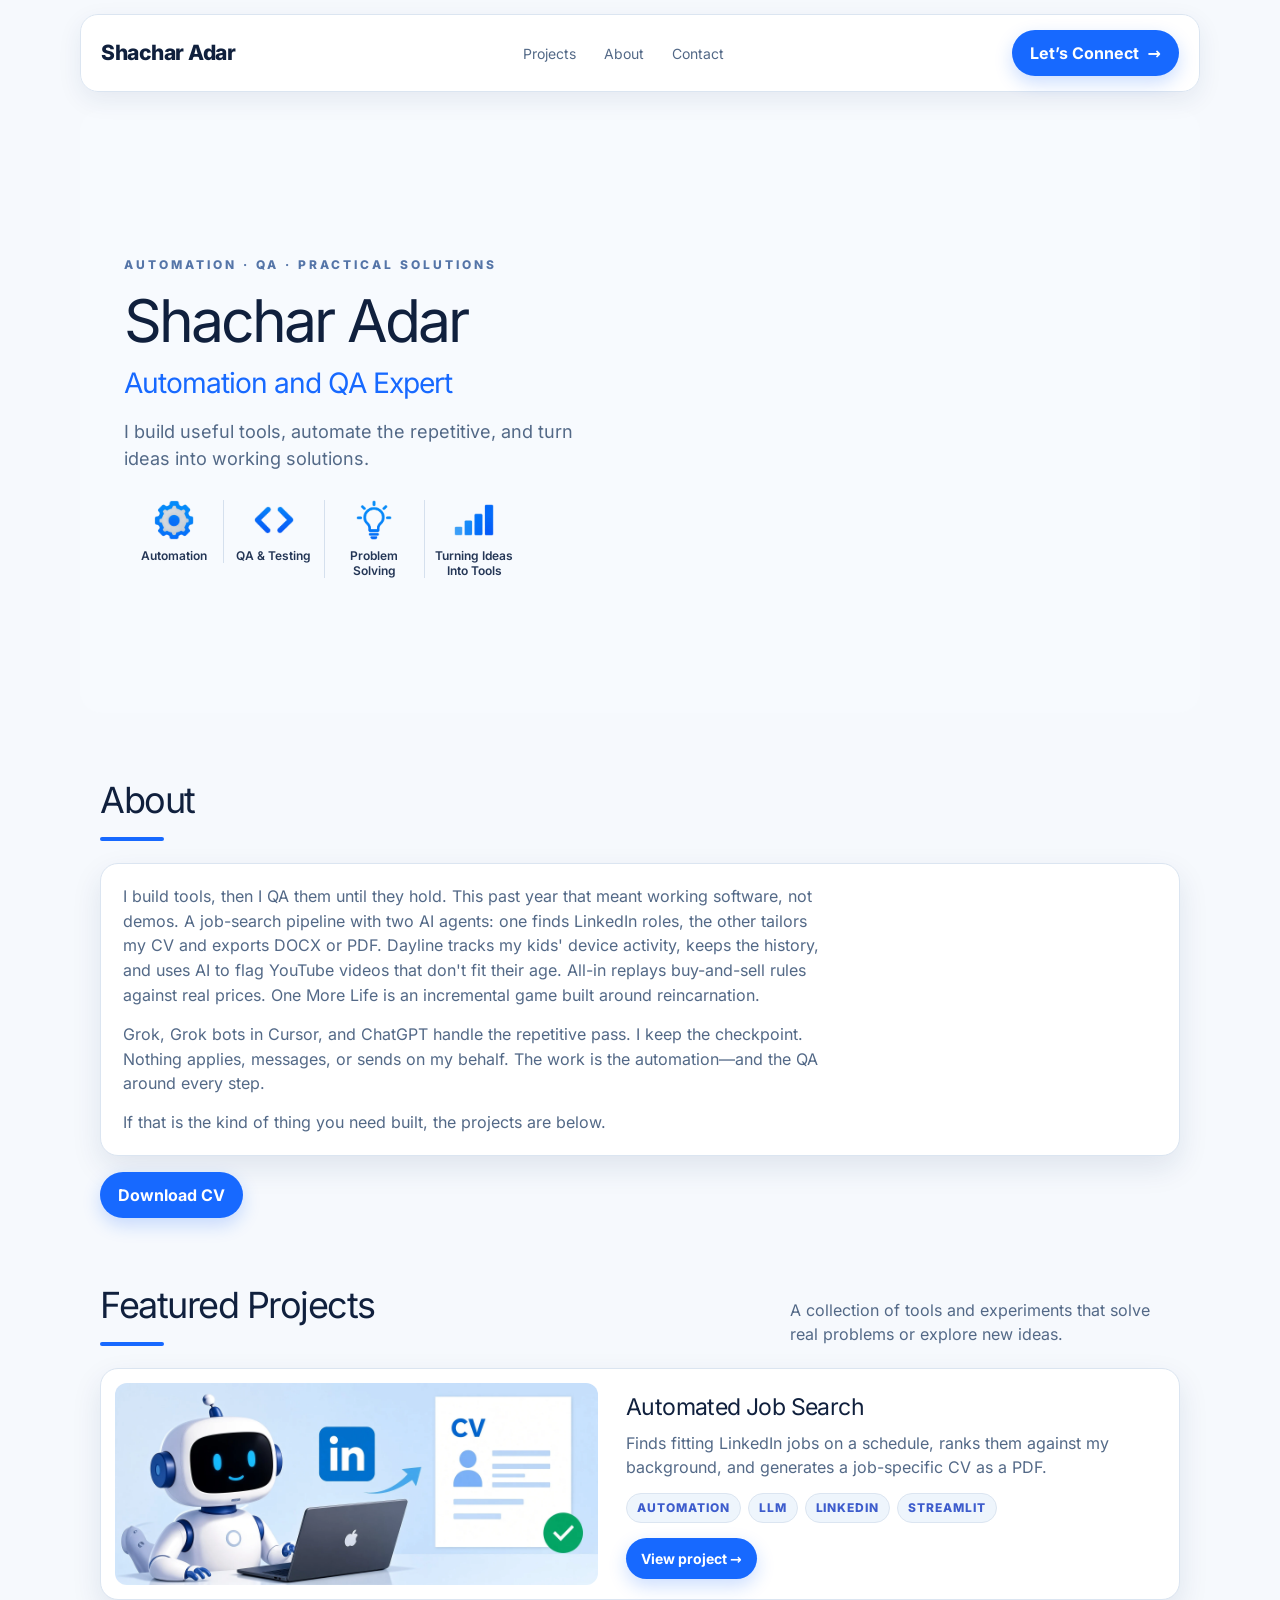
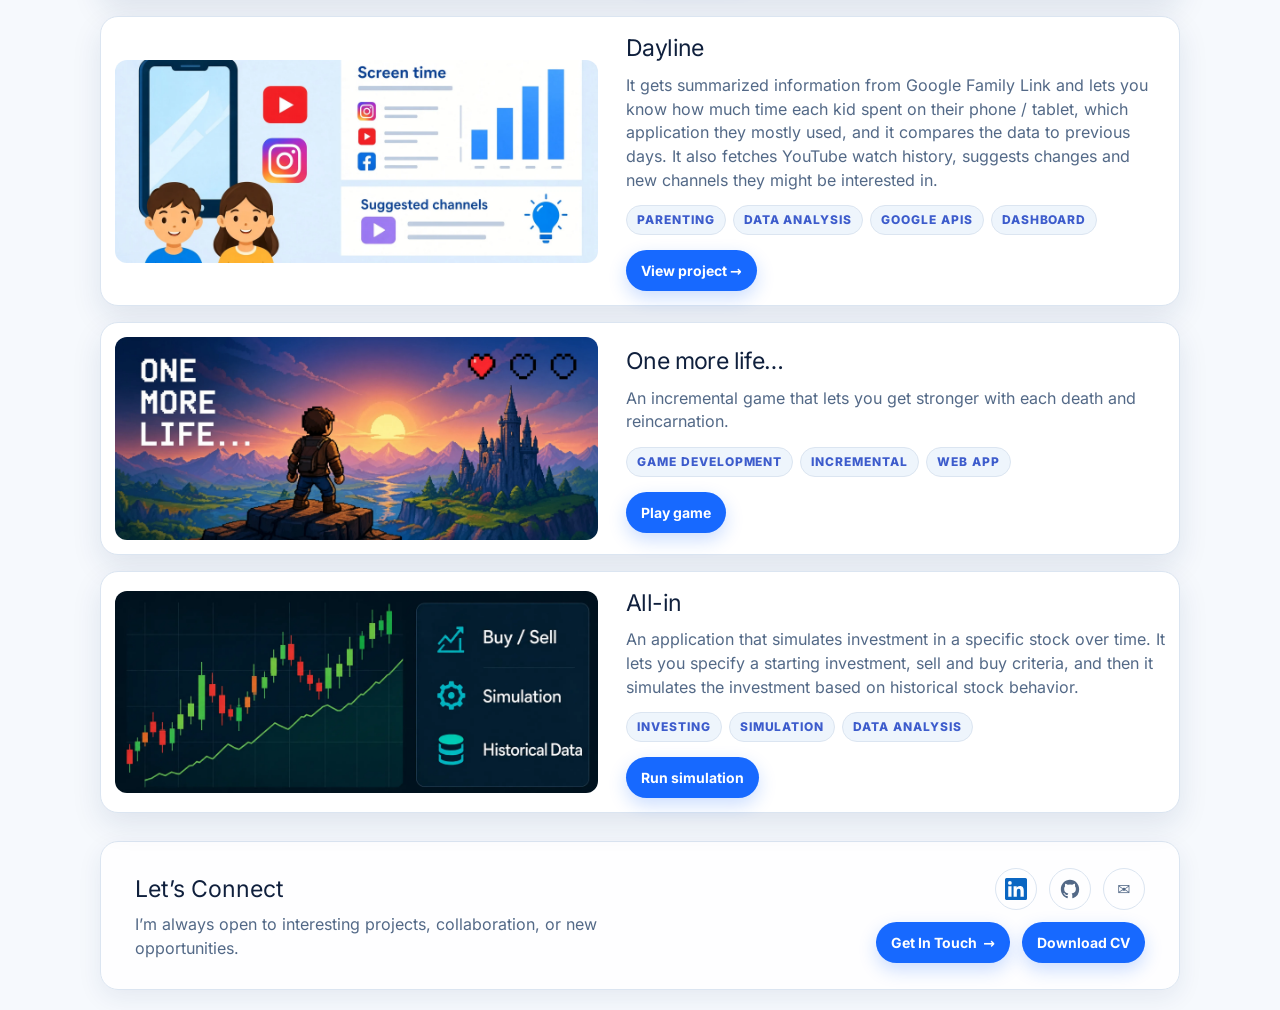
==== commit 2f4823b1: "Put Dayline under Automated Job Search" ====
--- a/index.html
+++ b/index.html
@@ -1 +1 @@
-<!DOCTYPE html><html lang="en" class="antialiased"><head><meta charSet="utf-8"/><meta name="viewport" content="width=device-width, initial-scale=1"/><link rel="preload" as="image" href="images/icon-automation.png"/><link rel="preload" as="image" href="images/icon-qa.png"/><link rel="preload" as="image" href="images/icon-ideas.png"/><link rel="preload" as="image" href="images/icon-impact.png"/><link rel="preload" as="image" href="images/job-hunt.webp"/><link rel="preload" as="image" href="images/one-more-life.webp"/><link rel="preload" as="image" href="images/all-in.webp"/><link rel="preload" as="image" href="images/kids-screentime.webp"/><link rel="stylesheet" href="css/styles.css" data-precedence="default"/><title>Shachar Adar – Automation and QA</title><meta name="theme-color" content="#f6f9fd"/><meta name="description" content="Portfolio of Shachar Adar, automation and QA. Tools, experiments, and practical projects."/><meta property="og:title" content="Shachar Adar – Automation and QA"/><meta property="og:description" content="Portfolio of Shachar Adar, automation and QA. Tools, experiments, and practical projects."/><meta property="og:type" content="website"/><meta property="og:url" content="https://adars.org/"/><meta property="og:image" content="https://adars.org/images/og.jpg"/><meta property="og:image:width" content="1200"/><meta property="og:image:height" content="630"/><meta name="twitter:card" content="summary_large_image"/><meta name="twitter:title" content="Shachar Adar – Automation and QA"/><meta name="twitter:description" content="Portfolio of Shachar Adar, automation and QA. Tools, experiments, and practical projects."/><meta name="twitter:image" content="https://adars.org/images/og.jpg"/><link rel="icon" type="image/svg+xml" href="images/favicon.svg"/></head><body><!--$--><div class="root"><header class="bar"><nav class="nav"><a class="brand" href="index.html#top">Shachar Adar</a><div class="navlinks"><a href="index.html#projects">Projects</a><a href="index.html#about">About</a><a href="index.html#contact">Contact</a></div><a class="cta" href="index.html#contact">Let’s Connect <span>→</span></a></nav></header><main id="top" class="container"><section class="hero"><div class="hero-inner"><div class="eyebrow">AUTOMATION · QA · PRACTICAL SOLUTIONS</div><h1>Shachar Adar</h1><h2>Automation and QA Expert</h2><p>I build useful tools, automate the repetitive, and turn ideas into working solutions.</p><div class="skillbar"><span class="skill"><img src="images/icon-automation.png" alt="" width="48" height="48"/>Automation</span><span class="skill"><img src="images/icon-qa.png" alt="" width="48" height="48"/>QA &amp; Testing</span><span class="skill"><img src="images/icon-ideas.png" alt="" width="48" height="48"/>Problem Solving</span><span class="skill"><img src="images/icon-impact.png" alt="" width="48" height="48"/>Turning Ideas Into Tools</span></div></div><picture><source media="(max-width: 1000px)" srcSet="images/hero-desk-narrow.webp"/><img class="hero-photo" src="images/hero-desk.webp" alt="A sunlit desk with a laptop, a mug that reads Good Ideas Build Good Tools, a phone, and a notebook" width="1672" height="941"/></picture></section><section id="about"><div class="section-head"><div><h3>About</h3><div class="accent"></div></div></div><div class="about-copy"><p>I build tools, then I QA them until they hold. This past year that meant working software, not demos. A job-search pipeline with two AI agents: one finds LinkedIn roles, the other tailors my CV and exports DOCX or PDF. Dayline tracks my kids&#x27; device activity, keeps the history, and uses AI to flag YouTube videos that don&#x27;t fit their age. All-in replays buy-and-sell rules against real prices. One More Life is an incremental game built around reincarnation.</p><p>Grok, Grok bots in Cursor, and ChatGPT handle the repetitive pass. I keep the checkpoint. Nothing applies, messages, or sends on my behalf. The work is the automation—and the QA around every step.</p><p>If that is the kind of thing you need built, the projects are below.</p></div><a class="cta cv-download" href="images/shachar-adar-cv.pdf" download="Shachar Adar CV.pdf">Download CV</a></section><section id="projects"><div class="section-head"><div><h3>Featured Projects</h3><div class="accent"></div></div><p>A collection of tools and experiments that solve real problems or explore new ideas.</p></div><div class="projects"><a class="project" href="projects/job-hunt-cv-tailor/index.html"><img src="images/job-hunt.webp" alt="Automated job search: a robot matching LinkedIn roles to a tailored CV" width="1200" height="511"/><div><h4>Automated Job Search</h4><p>Finds fitting LinkedIn jobs on a schedule, ranks them against my background, and generates a job-specific CV as a PDF.</p><div class="tags"><span class="tag">Automation</span><span class="tag">LLM</span><span class="tag">LinkedIn</span><span class="tag">Streamlit</span></div><span class="cta">View project →</span></div></a><a class="project" href="https://life.adars.org/" target="_blank" rel="noopener noreferrer"><img src="images/one-more-life.webp" alt="One more life incremental game" width="1200" height="511"/><div><h4>One more life…</h4><p>An incremental game that lets you get stronger with each death and reincarnation.</p><div class="tags"><span class="tag">Game Development</span><span class="tag">Incremental</span><span class="tag">Web App</span></div><span class="cta">Play game</span></div></a><a class="project" href="https://fin.adars.org/" target="_blank" rel="noopener noreferrer"><img src="images/all-in.webp" alt="All-in investment simulation" width="1200" height="511"/><div><h4>All-in</h4><p>An application that simulates investment in a specific stock over time. It lets you specify a starting investment, sell and buy criteria, and then it simulates the investment based on historical stock behavior.</p><div class="tags"><span class="tag">Investing</span><span class="tag">Simulation</span><span class="tag">Data Analysis</span></div><span class="cta">Run simulation</span></div></a><a class="project" href="projects/dayline/index.html"><img src="images/kids-screentime.webp" alt="Kids daily screen time dashboard" width="1200" height="511"/><div><h4>Dayline</h4><p>It gets summarized information from Google Family Link and lets you know how much time each kid spent on their phone / tablet, which application they mostly used, and it compares the data to previous days. It also fetches YouTube watch history, suggests changes and new channels they might be interested in.</p><div class="tags"><span class="tag">Parenting</span><span class="tag">Data Analysis</span><span class="tag">Google APIs</span><span class="tag">Dashboard</span></div><span class="cta">View project →</span></div></a></div></section><section class="coming" aria-labelledby="coming-title" hidden=""><div class="section-head"><div><h3 id="coming-title">Coming soon</h3><div class="accent"></div></div></div><div class="projects"></div></section></main><footer class="site-footer" id="contact"><div><h4>Let’s Connect</h4><p>I’m always open to interesting projects, collaboration, or new opportunities.</p></div><div class="social"><a class="round" href="https://www.linkedin.com/in/shachar-adar/" target="_blank" rel="noopener noreferrer" aria-label="LinkedIn"><svg viewBox="0 0 24 24" width="22" height="22" aria-hidden="true"><path fill="#0a66c2" d="M20.45 20.45h-3.55v-5.57c0-1.33-.03-3.04-1.85-3.04-1.85 0-2.13 1.45-2.13 2.94v5.67H9.36V9h3.41v1.56h.05c.48-.9 1.64-1.85 3.37-1.85 3.6 0 4.27 2.37 4.27 5.46v6.28zM5.34 7.43a2.06 2.06 0 1 1 0-4.12 2.06 2.06 0 0 1 0 4.12zM7.12 20.45H3.56V9h3.56v11.45zM22.23 0H1.77A1.75 1.75 0 0 0 0 1.73v20.54C0 23.2.8 24 1.77 24h20.46A1.75 1.75 0 0 0 24 22.27V1.73A1.75 1.75 0 0 0 22.23 0z"></path></svg></a><a class="round" href="https://github.com/MetallicAchu" target="_blank" rel="noopener noreferrer" aria-label="GitHub"><svg viewBox="0 0 24 24" width="22" height="22" aria-hidden="true"><path fill="currentColor" d="M12 2C6.48 2 2 6.58 2 12.25c0 4.53 2.87 8.37 6.84 9.73.5.1.68-.22.68-.49 0-.24-.01-1.04-.01-1.89-2.78.62-3.37-1.2-3.37-1.2-.45-1.18-1.11-1.5-1.11-1.5-.91-.64.07-.63.07-.63 1 .07 1.53 1.06 1.53 1.06.9 1.57 2.36 1.12 2.94.86.09-.67.35-1.12.63-1.38-2.22-.26-4.55-1.14-4.55-5.06 0-1.12.39-2.03 1.03-2.75-.1-.26-.45-1.3.1-2.71 0 0 .84-.27 2.75 1.05a9.3 9.3 0 0 1 5 0c1.91-1.32 2.75-1.05 2.75-1.05.55 1.41.2 2.45.1 2.71.64.72 1.03 1.63 1.03 2.75 0 3.93-2.34 4.8-4.57 5.05.36.32.68.94.68 1.9 0 1.37-.01 2.48-.01 2.81 0 .27.18.6.69.49A10.26 10.26 0 0 0 22 12.25C22 6.58 17.52 2 12 2z"></path></svg></a><a class="round" href="mailto:shachar@adars.org?subject=Hello%20from%20adars.org" aria-label="Email">✉</a><div class="footer-actions"><a class="cta" href="mailto:shachar@adars.org?subject=Hello%20from%20adars.org">Get In Touch  →</a><a class="cta" href="images/shachar-adar-cv.pdf" download="Shachar Adar CV.pdf">Download CV</a></div></div></footer></div><!--/$--></body></html>+<!DOCTYPE html><html lang="en" class="antialiased"><head><meta charSet="utf-8"/><meta name="viewport" content="width=device-width, initial-scale=1"/><link rel="preload" as="image" href="images/icon-automation.png"/><link rel="preload" as="image" href="images/icon-qa.png"/><link rel="preload" as="image" href="images/icon-ideas.png"/><link rel="preload" as="image" href="images/icon-impact.png"/><link rel="preload" as="image" href="images/job-hunt.webp"/><link rel="preload" as="image" href="images/kids-screentime.webp"/><link rel="preload" as="image" href="images/one-more-life.webp"/><link rel="preload" as="image" href="images/all-in.webp"/><link rel="stylesheet" href="css/styles.css" data-precedence="default"/><title>Shachar Adar – Automation and QA</title><meta name="theme-color" content="#f6f9fd"/><meta name="description" content="Portfolio of Shachar Adar, automation and QA. Tools, experiments, and practical projects."/><meta property="og:title" content="Shachar Adar – Automation and QA"/><meta property="og:description" content="Portfolio of Shachar Adar, automation and QA. Tools, experiments, and practical projects."/><meta property="og:type" content="website"/><meta property="og:url" content="https://adars.org/"/><meta property="og:image" content="https://adars.org/images/og.jpg"/><meta property="og:image:width" content="1200"/><meta property="og:image:height" content="630"/><meta name="twitter:card" content="summary_large_image"/><meta name="twitter:title" content="Shachar Adar – Automation and QA"/><meta name="twitter:description" content="Portfolio of Shachar Adar, automation and QA. Tools, experiments, and practical projects."/><meta name="twitter:image" content="https://adars.org/images/og.jpg"/><link rel="icon" type="image/svg+xml" href="images/favicon.svg"/></head><body><!--$--><div class="root"><header class="bar"><nav class="nav"><a class="brand" href="index.html#top">Shachar Adar</a><div class="navlinks"><a href="index.html#projects">Projects</a><a href="index.html#about">About</a><a href="index.html#contact">Contact</a></div><a class="cta" href="index.html#contact">Let’s Connect <span>→</span></a></nav></header><main id="top" class="container"><section class="hero"><div class="hero-inner"><div class="eyebrow">AUTOMATION · QA · PRACTICAL SOLUTIONS</div><h1>Shachar Adar</h1><h2>Automation and QA Expert</h2><p>I build useful tools, automate the repetitive, and turn ideas into working solutions.</p><div class="skillbar"><span class="skill"><img src="images/icon-automation.png" alt="" width="48" height="48"/>Automation</span><span class="skill"><img src="images/icon-qa.png" alt="" width="48" height="48"/>QA &amp; Testing</span><span class="skill"><img src="images/icon-ideas.png" alt="" width="48" height="48"/>Problem Solving</span><span class="skill"><img src="images/icon-impact.png" alt="" width="48" height="48"/>Turning Ideas Into Tools</span></div></div><picture><source media="(max-width: 1000px)" srcSet="images/hero-desk-narrow.webp"/><img class="hero-photo" src="images/hero-desk.webp" alt="A sunlit desk with a laptop, a mug that reads Good Ideas Build Good Tools, a phone, and a notebook" width="1672" height="941"/></picture></section><section id="about"><div class="section-head"><div><h3>About</h3><div class="accent"></div></div></div><div class="about-copy"><p>I build tools, then I QA them until they hold. This past year that meant working software, not demos. A job-search pipeline with two AI agents: one finds LinkedIn roles, the other tailors my CV and exports DOCX or PDF. Dayline tracks my kids&#x27; device activity, keeps the history, and uses AI to flag YouTube videos that don&#x27;t fit their age. All-in replays buy-and-sell rules against real prices. One More Life is an incremental game built around reincarnation.</p><p>Grok, Grok bots in Cursor, and ChatGPT handle the repetitive pass. I keep the checkpoint. Nothing applies, messages, or sends on my behalf. The work is the automation—and the QA around every step.</p><p>If that is the kind of thing you need built, the projects are below.</p></div><a class="cta cv-download" href="images/shachar-adar-cv.pdf" download="Shachar Adar CV.pdf">Download CV</a></section><section id="projects"><div class="section-head"><div><h3>Featured Projects</h3><div class="accent"></div></div><p>A collection of tools and experiments that solve real problems or explore new ideas.</p></div><div class="projects"><a class="project" href="projects/job-hunt-cv-tailor/index.html"><img src="images/job-hunt.webp" alt="Automated job search: a robot matching LinkedIn roles to a tailored CV" width="1200" height="511"/><div><h4>Automated Job Search</h4><p>Finds fitting LinkedIn jobs on a schedule, ranks them against my background, and generates a job-specific CV as a PDF.</p><div class="tags"><span class="tag">Automation</span><span class="tag">LLM</span><span class="tag">LinkedIn</span><span class="tag">Streamlit</span></div><span class="cta">View project →</span></div></a><a class="project" href="projects/dayline/index.html"><img src="images/kids-screentime.webp" alt="Kids daily screen time dashboard" width="1200" height="511"/><div><h4>Dayline</h4><p>It gets summarized information from Google Family Link and lets you know how much time each kid spent on their phone / tablet, which application they mostly used, and it compares the data to previous days. It also fetches YouTube watch history, suggests changes and new channels they might be interested in.</p><div class="tags"><span class="tag">Parenting</span><span class="tag">Data Analysis</span><span class="tag">Google APIs</span><span class="tag">Dashboard</span></div><span class="cta">View project →</span></div></a><a class="project" href="https://life.adars.org/" target="_blank" rel="noopener noreferrer"><img src="images/one-more-life.webp" alt="One more life incremental game" width="1200" height="511"/><div><h4>One more life…</h4><p>An incremental game that lets you get stronger with each death and reincarnation.</p><div class="tags"><span class="tag">Game Development</span><span class="tag">Incremental</span><span class="tag">Web App</span></div><span class="cta">Play game</span></div></a><a class="project" href="https://fin.adars.org/" target="_blank" rel="noopener noreferrer"><img src="images/all-in.webp" alt="All-in investment simulation" width="1200" height="511"/><div><h4>All-in</h4><p>An application that simulates investment in a specific stock over time. It lets you specify a starting investment, sell and buy criteria, and then it simulates the investment based on historical stock behavior.</p><div class="tags"><span class="tag">Investing</span><span class="tag">Simulation</span><span class="tag">Data Analysis</span></div><span class="cta">Run simulation</span></div></a></div></section><section class="coming" aria-labelledby="coming-title" hidden=""><div class="section-head"><div><h3 id="coming-title">Coming soon</h3><div class="accent"></div></div></div><div class="projects"></div></section></main><footer class="site-footer" id="contact"><div><h4>Let’s Connect</h4><p>I’m always open to interesting projects, collaboration, or new opportunities.</p></div><div class="social"><a class="round" href="https://www.linkedin.com/in/shachar-adar/" target="_blank" rel="noopener noreferrer" aria-label="LinkedIn"><svg viewBox="0 0 24 24" width="22" height="22" aria-hidden="true"><path fill="#0a66c2" d="M20.45 20.45h-3.55v-5.57c0-1.33-.03-3.04-1.85-3.04-1.85 0-2.13 1.45-2.13 2.94v5.67H9.36V9h3.41v1.56h.05c.48-.9 1.64-1.85 3.37-1.85 3.6 0 4.27 2.37 4.27 5.46v6.28zM5.34 7.43a2.06 2.06 0 1 1 0-4.12 2.06 2.06 0 0 1 0 4.12zM7.12 20.45H3.56V9h3.56v11.45zM22.23 0H1.77A1.75 1.75 0 0 0 0 1.73v20.54C0 23.2.8 24 1.77 24h20.46A1.75 1.75 0 0 0 24 22.27V1.73A1.75 1.75 0 0 0 22.23 0z"></path></svg></a><a class="round" href="https://github.com/MetallicAchu" target="_blank" rel="noopener noreferrer" aria-label="GitHub"><svg viewBox="0 0 24 24" width="22" height="22" aria-hidden="true"><path fill="currentColor" d="M12 2C6.48 2 2 6.58 2 12.25c0 4.53 2.87 8.37 6.84 9.73.5.1.68-.22.68-.49 0-.24-.01-1.04-.01-1.89-2.78.62-3.37-1.2-3.37-1.2-.45-1.18-1.11-1.5-1.11-1.5-.91-.64.07-.63.07-.63 1 .07 1.53 1.06 1.53 1.06.9 1.57 2.36 1.12 2.94.86.09-.67.35-1.12.63-1.38-2.22-.26-4.55-1.14-4.55-5.06 0-1.12.39-2.03 1.03-2.75-.1-.26-.45-1.3.1-2.71 0 0 .84-.27 2.75 1.05a9.3 9.3 0 0 1 5 0c1.91-1.32 2.75-1.05 2.75-1.05.55 1.41.2 2.45.1 2.71.64.72 1.03 1.63 1.03 2.75 0 3.93-2.34 4.8-4.57 5.05.36.32.68.94.68 1.9 0 1.37-.01 2.48-.01 2.81 0 .27.18.6.69.49A10.26 10.26 0 0 0 22 12.25C22 6.58 17.52 2 12 2z"></path></svg></a><a class="round" href="mailto:shachar@adars.org?subject=Hello%20from%20adars.org" aria-label="Email">✉</a><div class="footer-actions"><a class="cta" href="mailto:shachar@adars.org?subject=Hello%20from%20adars.org">Get In Touch  →</a><a class="cta" href="images/shachar-adar-cv.pdf" download="Shachar Adar CV.pdf">Download CV</a></div></div></footer></div><!--/$--></body></html>
